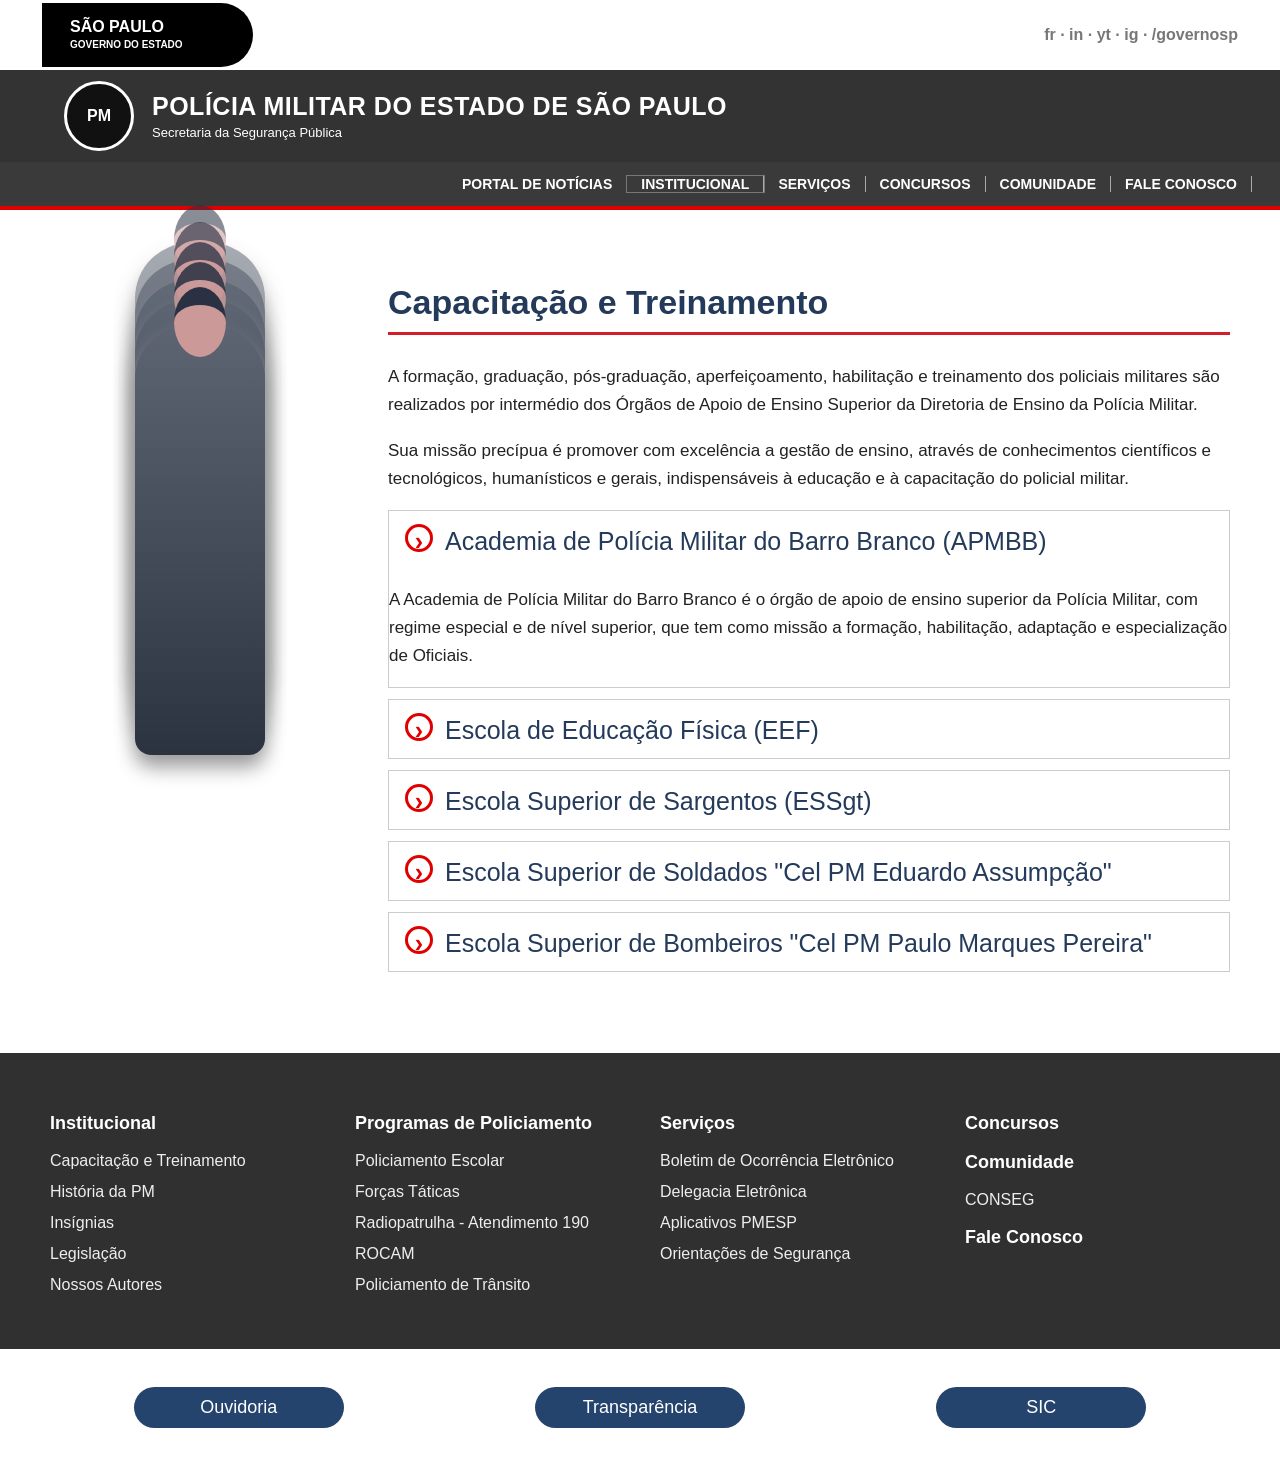
==== capacitacao.html @ a8d13f48 "Add files via upload" ====
<!DOCTYPE html>
<html lang="pt-BR">
<head><meta charset="UTF-8"><meta name="viewport" content="width=device-width, initial-scale=1.0"><title>Capacitação e Treinamento - PMESP</title><link rel="stylesheet" href="style.css"></head>
<body>
<div class="gov-top">
  <div class="gov-logo">SÃO PAULO<br><span>GOVERNO DO ESTADO</span></div>
  <div class="gov-social">fr · in · yt · ig · /governosp</div>
</div>

<header class="site-header">
  <div class="brand-area">
    <div class="crest">PM</div>
    <div>
      <h1>POLÍCIA MILITAR DO ESTADO DE SÃO PAULO</h1>
      <p>Secretaria da Segurança Pública</p>
    </div>
  </div>

  <nav class="main-nav">
    <a href="index.html">PORTAL DE NOTÍCIAS</a>
    <div class="nav-item">
      <a class="active" href="#">INSTITUCIONAL</a>
      <div class="mega-menu">
        <div>
          <a href="capacitacao.html">Capacitação e Treinamento</a>
          <a href="historia.html">História da PM</a>
          <a href="insignias.html">Insígnias</a>
          <a href="#">Legislação</a>
          <a href="#">Nossos Autores</a>
        </div>
        <div>
          <a href="#">Organização</a>
          <a href="#">Planejamento Estratégico</a>
          <a href="#">Vultos Históricos</a>
          <a href="#">Brasão de Armas</a>
          <a href="#">Canção da PM</a>
          <a href="#">Revista A Força Policial</a>
        </div>
        <div>
          <h3>Programas de Policiamento</h3>
          <a href="#">Policiamento Escolar</a>
          <a href="#">Forças Táticas</a>
          <a href="#">Radiopatrulha - Atendimento 190</a>
          <a href="#">ROCAM</a>
          <a href="#">Policiamento de Trânsito</a>
          <a href="#">Policiamento Comunitário</a>
        </div>
      </div>
    </div>
    <a href="#">SERVIÇOS</a>
    <a href="#">CONCURSOS</a>
    <a href="#">COMUNIDADE</a>
    <a href="#">FALE CONOSCO</a>
  </nav>
</header>

<main class="page container"><aside class="side-photo"><div class="troop-illustration"><div class="person front"></div><div class="person p2"></div><div class="person p3"></div><div class="person p4"></div><div class="person p5"></div></div></aside><section class="content"><h2 class="page-title">Capacitação e Treinamento</h2><p>A formação, graduação, pós-graduação, aperfeiçoamento, habilitação e treinamento dos policiais militares são realizados por intermédio dos Órgãos de Apoio de Ensino Superior da Diretoria de Ensino da Polícia Militar.</p><p>Sua missão precípua é promover com excelência a gestão de ensino, através de conhecimentos científicos e tecnológicos, humanísticos e gerais, indispensáveis à educação e à capacitação do policial militar.</p><div class="accordion"><details open><summary>Academia de Polícia Militar do Barro Branco (APMBB)</summary><p>A Academia de Polícia Militar do Barro Branco é o órgão de apoio de ensino superior da Polícia Militar, com regime especial e de nível superior, que tem como missão a formação, habilitação, adaptação e especialização de Oficiais.</p></details><details><summary>Escola de Educação Física (EEF)</summary><p>Responsável pela graduação de Oficiais e Praças da Polícia Militar em Educação Física.</p></details><details><summary>Escola Superior de Sargentos (ESSgt)</summary><p>Destina-se a formar e aperfeiçoar sargentos policiais militares.</p></details><details><summary>Escola Superior de Soldados "Cel PM Eduardo Assumpção"</summary><p>Busca continuamente aperfeiçoar o currículo de formação do Policial Militar.</p></details><details><summary>Escola Superior de Bombeiros "Cel PM Paulo Marques Pereira"</summary><p>Referência nacional na formação e especialização de Oficiais e Praças.</p></details></div></section></main>

<footer class="footer">
  <div class="footer-cols">
    <div>
      <h3>Institucional</h3>
      <a href="capacitacao.html">Capacitação e Treinamento</a>
      <a href="historia.html">História da PM</a>
      <a href="insignias.html">Insígnias</a>
      <a>Legislação</a>
      <a>Nossos Autores</a>
    </div>
    <div>
      <h3>Programas de Policiamento</h3>
      <a>Policiamento Escolar</a>
      <a>Forças Táticas</a>
      <a>Radiopatrulha - Atendimento 190</a>
      <a>ROCAM</a>
      <a>Policiamento de Trânsito</a>
    </div>
    <div>
      <h3>Serviços</h3>
      <a>Boletim de Ocorrência Eletrônico</a>
      <a>Delegacia Eletrônica</a>
      <a>Aplicativos PMESP</a>
      <a>Orientações de Segurança</a>
    </div>
    <div>
      <h3>Concursos</h3>
      <h3>Comunidade</h3>
      <a>CONSEG</a>
      <h3>Fale Conosco</h3>
    </div>
  </div>
  <div class="footer-buttons">
    <button>Ouvidoria</button>
    <button>Transparência</button>
    <button>SIC</button>
  </div>
</footer>
</body></html>
---- style.css ----
*{box-sizing:border-box}body{margin:0;font-family:Arial,Helvetica,sans-serif;color:#222;background:#fff}.container{width:min(1180px,94%);margin:0 auto}.gov-top{height:70px;background:#fff;display:flex;align-items:center;justify-content:space-between;padding:0 42px;color:#555}.gov-logo{background:#000;color:#fff;border-radius:0 35px 35px 0;padding:16px 70px 16px 28px;font-weight:900;line-height:1}.gov-logo span{font-size:10px}.gov-social{font-weight:700;color:#777}.site-header{background:#333;color:#fff;border-bottom:4px solid #e10000}.brand-area{height:92px;display:flex;align-items:center;gap:18px;padding-left:64px}.crest{width:70px;height:70px;border:3px solid #fff;border-radius:50%;display:grid;place-items:center;font-weight:900;background:#111}.brand-area h1{font-size:25px;margin:0;letter-spacing:.02em}.brand-area p{margin:4px 0 0;font-size:13px}.main-nav{height:44px;background:#3a3a3a;display:flex;justify-content:flex-end;align-items:center;padding:0 28px;gap:0}.main-nav>a,.nav-item>a{color:#fff;text-decoration:none;font-weight:900;font-size:14px;padding:0 14px;border-right:1px solid #aaa}.main-nav a:hover,.main-nav .active{outline:1px solid #777}.nav-item{position:relative;height:44px;display:flex;align-items:center}.mega-menu{display:none;position:absolute;right:-250px;top:44px;width:1250px;background:#333;padding:34px 36px;z-index:30;grid-template-columns:1fr 1fr 1fr;gap:60px}.nav-item:hover .mega-menu{display:grid}.mega-menu a,.footer a{display:block;color:#eee;text-decoration:none;margin:0 0 13px;font-size:16px}.mega-menu h3{margin-top:0;color:#fff}.hero-official{height:448px;background:linear-gradient(90deg,#043b66,#0796c5,#043b66);display:flex;align-items:center;justify-content:center;color:#fff;text-align:center;border-bottom:3px solid #e10000}.hero-text h2{font-size:34px;margin:0}.hero-text h3{font-size:46px;margin:8px 0;letter-spacing:.06em}.hero-text p{font-size:20px}.service-strip{display:grid;grid-template-columns:repeat(5,1fr);background:#333;border-bottom:2px solid #222}.service-strip a{color:#fff;text-align:center;font-weight:900;font-size:13px;min-height:112px;display:flex;align-items:center;justify-content:center;border-right:1px solid #777;padding:16px}.section-heading{text-align:center;margin:34px 0 32px;font-size:25px}.section-heading:after{content:"";display:inline-block;width:450px;height:3px;background:#d51d2a;margin-left:22px;vertical-align:middle}.news-grid{display:grid;grid-template-columns:repeat(3,1fr);gap:26px;margin-bottom:70px}.news-grid article{background:#fff;border:1px solid #ddd;padding-bottom:14px}.news-img{height:150px;background:linear-gradient(135deg,#ddd,#aaa)}.news-grid h3,.news-grid p{padding:0 16px}.footer{background:#303030;color:#fff}.footer-cols{width:min(1180px,94%);margin:0 auto;display:grid;grid-template-columns:repeat(4,1fr);gap:40px;padding:42px 0}.footer h3{font-size:18px}.footer-buttons{background:#fff;display:flex;justify-content:space-around;padding:38px}.footer-buttons button{background:#25446d;color:white;border:0;border-radius:22px;width:210px;padding:10px;font-size:18px}.page{display:grid;grid-template-columns:300px 1fr;gap:38px;padding:45px 0 70px}.side-photo{display:flex;justify-content:center}.troop-illustration{height:520px;width:220px;position:relative}.person{position:absolute;left:50%;transform:translateX(-50%);width:130px;height:430px;background:linear-gradient(#5d6573,#2c3340);border-radius:55px 55px 16px 16px;box-shadow:0 12px 20px #999}.person:before{content:"";position:absolute;top:-38px;left:39px;width:52px;height:52px;background:#c99;border-radius:50%;border-top:18px solid #293142}.front{z-index:5;top:70px}.p2{z-index:4;top:45px;opacity:.85}.p3{z-index:3;top:25px;opacity:.75}.p4{z-index:2;top:5px;opacity:.65}.p5{z-index:1;top:-12px;opacity:.55}.page-title{font-size:34px;color:#243a5a;border-bottom:3px solid #d51d2a;padding-bottom:10px}.content p{font-size:17px;line-height:1.65}.accordion details{border:1px solid #ccc;margin:11px 0;background:#fff}.accordion summary{list-style:none;cursor:pointer;padding:13px 16px;font-size:25px;color:#243a5a}.accordion summary:before{content:"›";display:inline-grid;place-items:center;color:#e10000;border:3px solid #e10000;border-radius:50%;width:22px;height:22px;margin-right:12px;font-weight:bold}.history-page{background:linear-gradient(120deg,#f7f7f7,#fff 44%,#e3e3e3);min-height:760px;padding:0 0 45px}.history-wrap{width:min(1260px,94%);margin:0 auto}.history-title{font-size:38px;padding:34px 0 10px;margin:0}.timeline{position:relative;display:flex;align-items:flex-start;justify-content:space-between;margin:0 0 58px;padding:28px 0 0}.timeline:before{content:"";position:absolute;left:0;right:0;top:56px;height:2px;background:#c52411}.dot{position:relative;background:transparent;border:0;cursor:pointer;height:72px;z-index:1}.dot span{position:absolute;top:-18px;left:50%;transform:translateX(-50%);font-weight:900;font-size:16px}.dot:after{content:"";display:block;width:22px;height:22px;background:#bd2808;border-radius:50%;box-shadow:0 0 0 4px #fff;margin-top:18px}.dot.active:after{background:#006a97}.history-card{position:relative;display:grid;grid-template-columns:1fr 480px;gap:54px;align-items:start;min-height:530px;padding:0 80px}.history-text{padding-left:80px}.history-text h3{font-size:42px;color:#006a97;margin:0 0 18px}.history-text p{font-size:18px;line-height:1.45;color:#444;margin:0 0 15px}.history-image{background:#fff;padding:34px;box-shadow:0 7px 18px rgba(0,0,0,.18);min-height:430px}.fake-photo{height:315px;background:#ddd}.photo-1830,.photo-1857,.photo-generic{background:linear-gradient(135deg,#f1f1f1,#999)}.photo-2006{background:linear-gradient(140deg,#6bb7e5,#222 55%,#000)}.photo-2007{background:linear-gradient(135deg,#8b7967,#d6d1c7)}.image-dots{text-align:center;margin-top:24px}.image-dots span{display:inline-block;width:20px;height:20px;background:#c52411;border-radius:50%;margin:0 6px}.image-dots .dark{background:#333}.arrow{position:absolute;top:205px;border:0;background:transparent;color:#c9c9c9;font-size:86px;cursor:pointer}.arrow.left{left:10px}.arrow.right{right:10px}.insignia-carousel-page{min-height:620px;background:#fff;padding:38px 0 70px}.insignia-stage{position:relative;width:min(1180px,94%);margin:0 auto;text-align:center;min-height:520px}.insignia-stage h2{text-align:left;font-size:40px;margin:0 0 34px;color:#000}.insignia-view{display:flex;flex-direction:column;align-items:center;justify-content:center;min-height:360px}.insignia-view img{max-width:360px;max-height:270px;object-fit:contain;margin:10px auto 35px;display:block}.insignia-view h3{font-size:28px;font-weight:400;color:#3d3d3d;margin:0}.insignia-view p{font-size:16px;color:#777;margin:8px 0 0}.insignia-arrow{position:absolute;top:210px;border:0;background:transparent;color:#bfbfbf;font-size:84px;cursor:pointer;display:flex;align-items:center;gap:8px}.insignia-arrow span{font-size:18px;color:#999}.arrow-prev{left:0}.arrow-next{right:0}.insignia-arrow:hover{color:#777}.rank-dots{margin-top:10px}.rank-dot{width:14px;height:14px;background:#c12a0c;border:0;border-radius:50%;margin:0 5px;cursor:pointer}.rank-dot.active{background:#333}@media(max-width:900px){.gov-top{height:auto;padding:10px;display:block}.gov-logo{border-radius:20px;padding:14px}.brand-area{padding:18px;height:auto}.brand-area h1{font-size:18px}.main-nav{height:auto;flex-wrap:wrap;justify-content:flex-start}.nav-item:hover .mega-menu{display:none}.hero-official{height:320px}.service-strip,.news-grid,.footer-cols,.page{grid-template-columns:1fr}.section-heading:after{display:none}.side-photo{display:none}.history-card{grid-template-columns:1fr;padding:0 15px}.history-text{padding-left:0}.timeline{overflow-x:auto;gap:36px;justify-content:flex-start}.dot{min-width:70px}.history-image{padding:18px}.arrow{display:none}.insignia-arrow{position:static;display:inline-flex;font-size:48px;margin:10px}.insignia-stage h2{text-align:center}.insignia-view img{max-width:260px}}
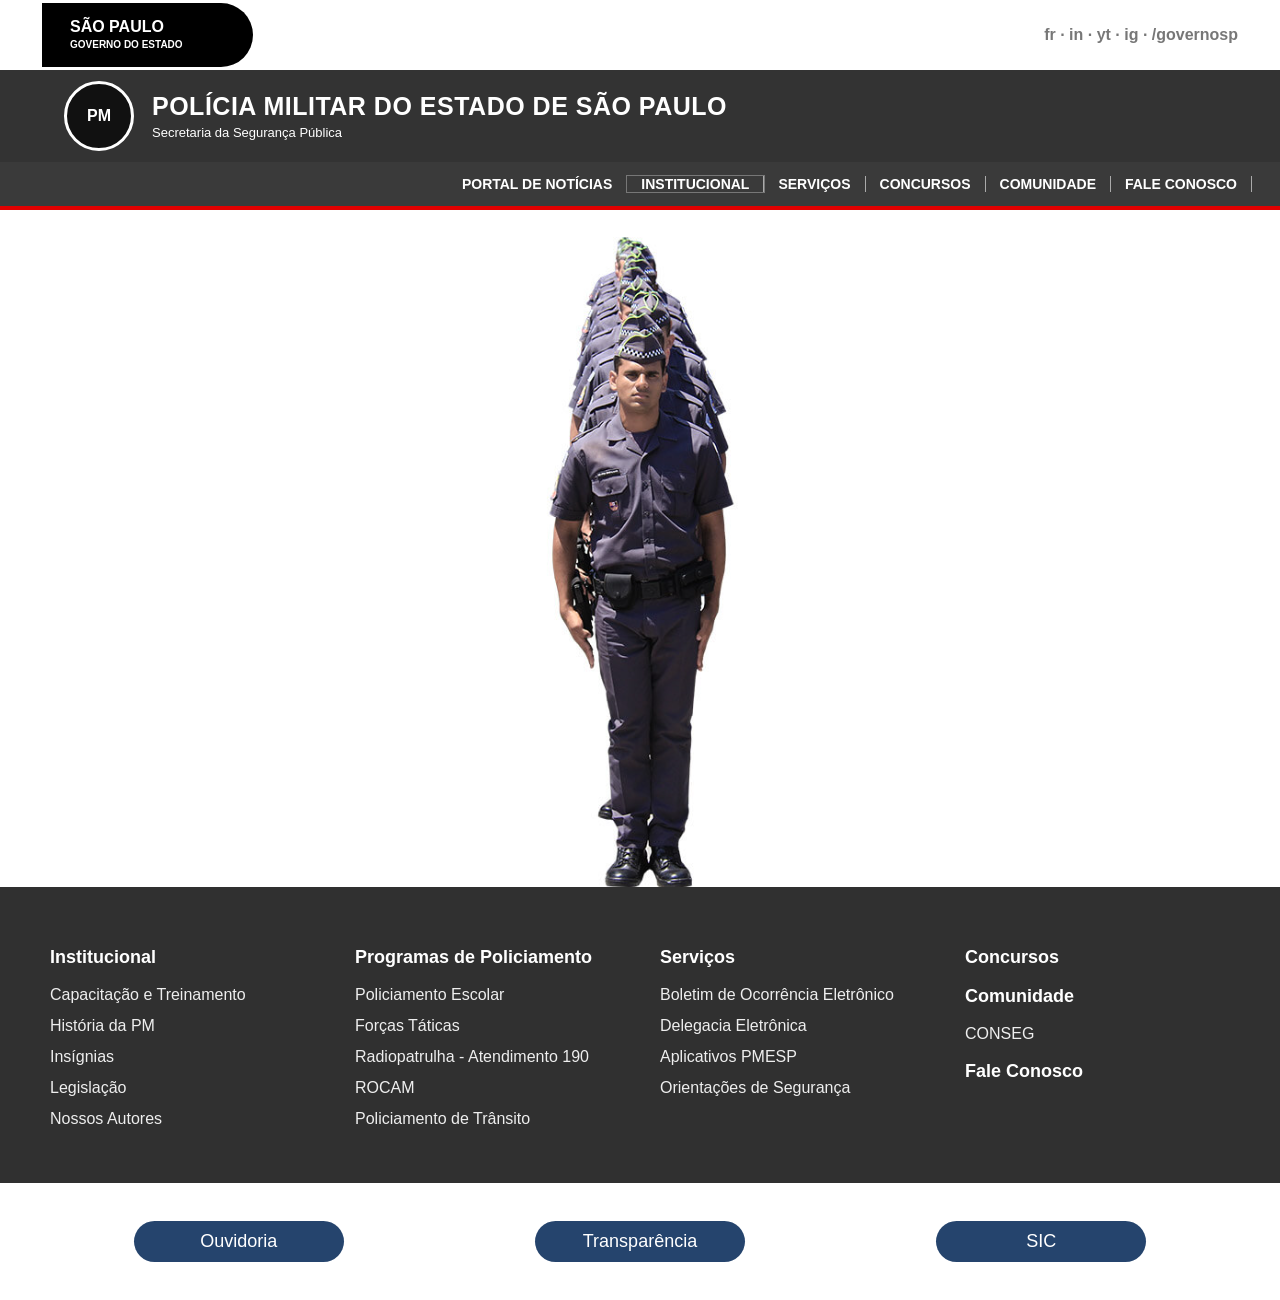
==== commit 1fddbc1f: "Update capacitacao.html" ====
--- a/capacitacao.html
+++ b/capacitacao.html
@@ -54,8 +54,9 @@
   </nav>
 </header>
 
-<main class="page container"><aside class="side-photo"><div class="troop-illustration"><div class="person front"></div><div class="person p2"></div><div class="person p3"></div><div class="person p4"></div><div class="person p5"></div></div></aside><section class="content"><h2 class="page-title">Capacitação e Treinamento</h2><p>A formação, graduação, pós-graduação, aperfeiçoamento, habilitação e treinamento dos policiais militares são realizados por intermédio dos Órgãos de Apoio de Ensino Superior da Diretoria de Ensino da Polícia Militar.</p><p>Sua missão precípua é promover com excelência a gestão de ensino, através de conhecimentos científicos e tecnológicos, humanísticos e gerais, indispensáveis à educação e à capacitação do policial militar.</p><div class="accordion"><details open><summary>Academia de Polícia Militar do Barro Branco (APMBB)</summary><p>A Academia de Polícia Militar do Barro Branco é o órgão de apoio de ensino superior da Polícia Militar, com regime especial e de nível superior, que tem como missão a formação, habilitação, adaptação e especialização de Oficiais.</p></details><details><summary>Escola de Educação Física (EEF)</summary><p>Responsável pela graduação de Oficiais e Praças da Polícia Militar em Educação Física.</p></details><details><summary>Escola Superior de Sargentos (ESSgt)</summary><p>Destina-se a formar e aperfeiçoar sargentos policiais militares.</p></details><details><summary>Escola Superior de Soldados "Cel PM Eduardo Assumpção"</summary><p>Busca continuamente aperfeiçoar o currículo de formação do Policial Militar.</p></details><details><summary>Escola Superior de Bombeiros "Cel PM Paulo Marques Pereira"</summary><p>Referência nacional na formação e especialização de Oficiais e Praças.</p></details></div></section></main>
-
+<aside class="side-photo">
+  <img class="training-photo" src="assets/formatura-pm.png.png" alt="Formação de policiais militares">
+</aside>
 <footer class="footer">
   <div class="footer-cols">
     <div>
@@ -94,4 +95,4 @@
     <button>SIC</button>
   </div>
 </footer>
-</body></html>+</body></html>
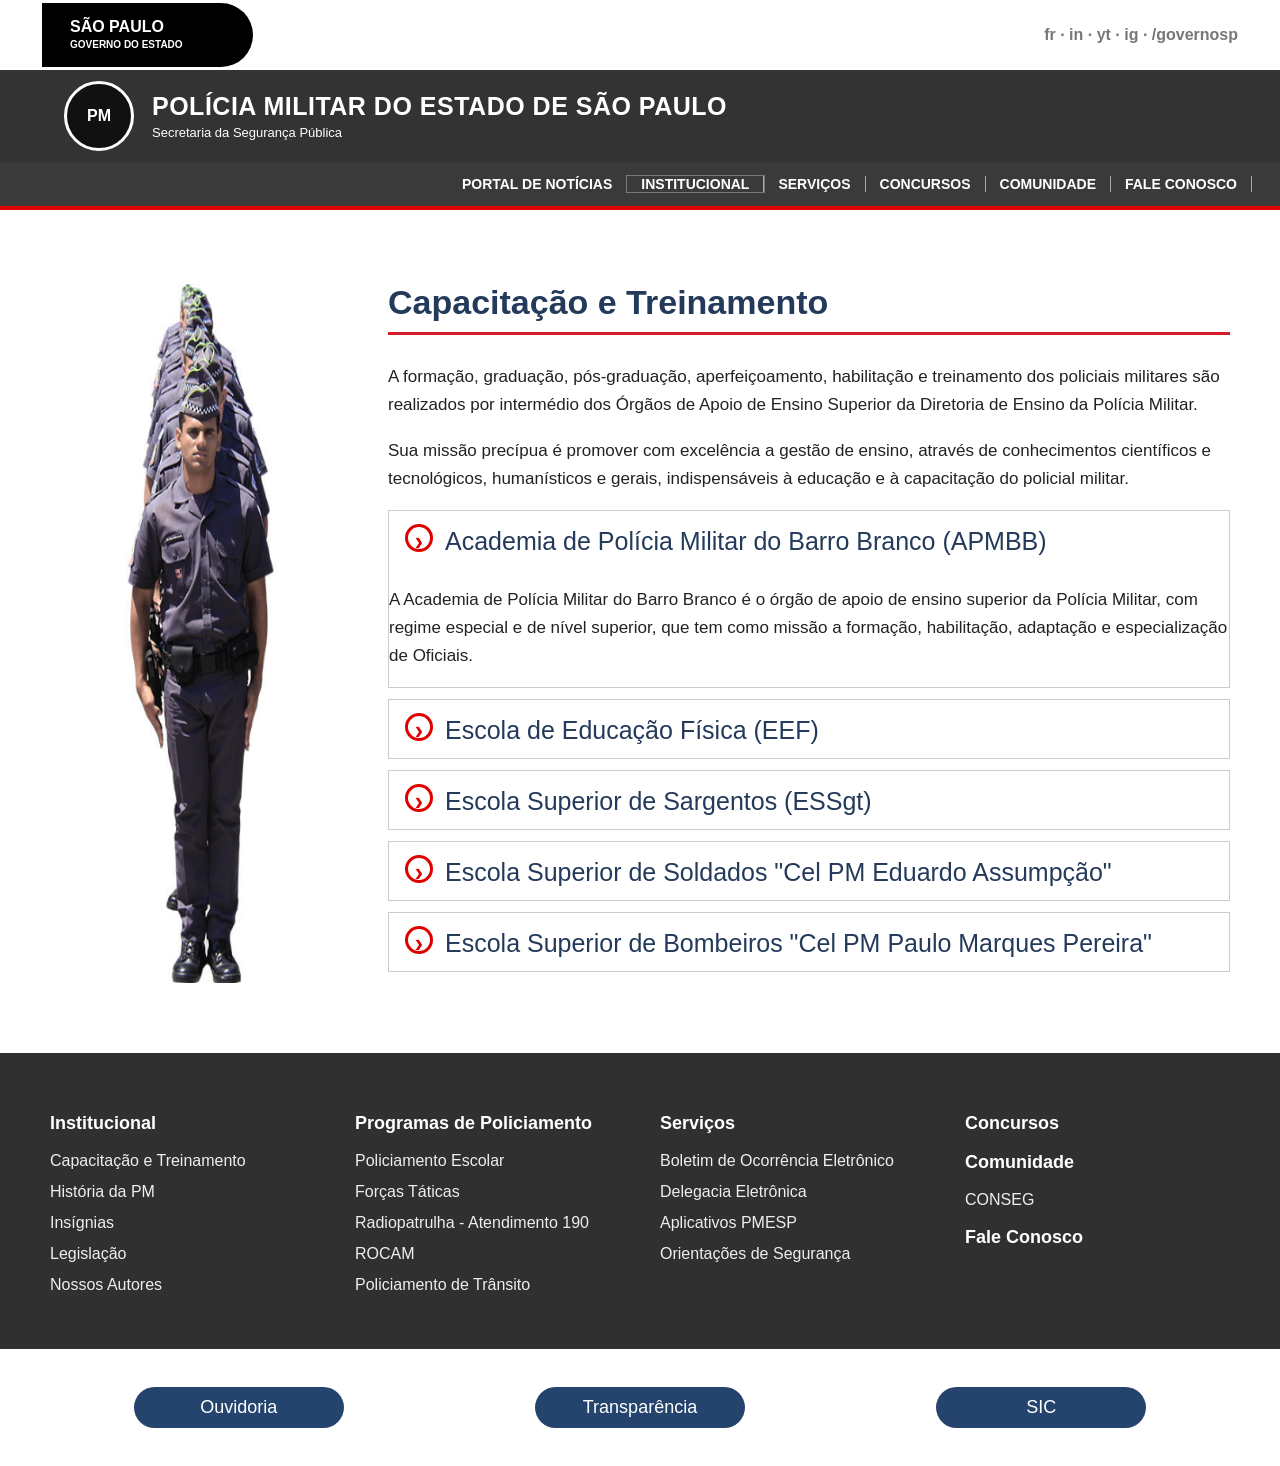
==== commit 711d9fcf: "Add training section with details about police education" ====
--- a/capacitacao.html
+++ b/capacitacao.html
@@ -53,11 +53,46 @@
     <a href="#">FALE CONOSCO</a>
   </nav>
 </header>
-
+<main class="page container">
 <aside class="side-photo">
   <img class="training-photo" src="assets/formatura-pm.png.png" alt="Formação de policiais militares">
 </aside>
-<footer class="footer">
+<section class="content">
+  <h2 class="page-title">Capacitação e Treinamento</h2>
+
+  <p>A formação, graduação, pós-graduação, aperfeiçoamento, habilitação e treinamento dos policiais militares são realizados por intermédio dos Órgãos de Apoio de Ensino Superior da Diretoria de Ensino da Polícia Militar.</p>
+
+  <p>Sua missão precípua é promover com excelência a gestão de ensino, através de conhecimentos científicos e tecnológicos, humanísticos e gerais, indispensáveis à educação e à capacitação do policial militar.</p>
+
+  <div class="accordion">
+    <details open>
+      <summary>Academia de Polícia Militar do Barro Branco (APMBB)</summary>
+      <p>A Academia de Polícia Militar do Barro Branco é o órgão de apoio de ensino superior da Polícia Militar, com regime especial e de nível superior, que tem como missão a formação, habilitação, adaptação e especialização de Oficiais.</p>
+    </details>
+
+    <details>
+      <summary>Escola de Educação Física (EEF)</summary>
+      <p>Responsável pela graduação de Oficiais e Praças da Polícia Militar em Educação Física.</p>
+    </details>
+
+    <details>
+      <summary>Escola Superior de Sargentos (ESSgt)</summary>
+      <p>Destina-se a formar e aperfeiçoar sargentos policiais militares.</p>
+    </details>
+
+    <details>
+      <summary>Escola Superior de Soldados "Cel PM Eduardo Assumpção"</summary>
+      <p>Busca continuamente aperfeiçoar o currículo de formação do Policial Militar.</p>
+    </details>
+
+    <details>
+      <summary>Escola Superior de Bombeiros "Cel PM Paulo Marques Pereira"</summary>
+      <p>Referência nacional na formação e especialização de Oficiais e Praças.</p>
+    </details>
+  </div>
+</section>
+  </main>
+  <footer class="footer">
   <div class="footer-cols">
     <div>
       <h3>Institucional</h3>
--- a/style.css
+++ b/style.css
@@ -1 +1,8 @@
-*{box-sizing:border-box}body{margin:0;font-family:Arial,Helvetica,sans-serif;color:#222;background:#fff}.container{width:min(1180px,94%);margin:0 auto}.gov-top{height:70px;background:#fff;display:flex;align-items:center;justify-content:space-between;padding:0 42px;color:#555}.gov-logo{background:#000;color:#fff;border-radius:0 35px 35px 0;padding:16px 70px 16px 28px;font-weight:900;line-height:1}.gov-logo span{font-size:10px}.gov-social{font-weight:700;color:#777}.site-header{background:#333;color:#fff;border-bottom:4px solid #e10000}.brand-area{height:92px;display:flex;align-items:center;gap:18px;padding-left:64px}.crest{width:70px;height:70px;border:3px solid #fff;border-radius:50%;display:grid;place-items:center;font-weight:900;background:#111}.brand-area h1{font-size:25px;margin:0;letter-spacing:.02em}.brand-area p{margin:4px 0 0;font-size:13px}.main-nav{height:44px;background:#3a3a3a;display:flex;justify-content:flex-end;align-items:center;padding:0 28px;gap:0}.main-nav>a,.nav-item>a{color:#fff;text-decoration:none;font-weight:900;font-size:14px;padding:0 14px;border-right:1px solid #aaa}.main-nav a:hover,.main-nav .active{outline:1px solid #777}.nav-item{position:relative;height:44px;display:flex;align-items:center}.mega-menu{display:none;position:absolute;right:-250px;top:44px;width:1250px;background:#333;padding:34px 36px;z-index:30;grid-template-columns:1fr 1fr 1fr;gap:60px}.nav-item:hover .mega-menu{display:grid}.mega-menu a,.footer a{display:block;color:#eee;text-decoration:none;margin:0 0 13px;font-size:16px}.mega-menu h3{margin-top:0;color:#fff}.hero-official{height:448px;background:linear-gradient(90deg,#043b66,#0796c5,#043b66);display:flex;align-items:center;justify-content:center;color:#fff;text-align:center;border-bottom:3px solid #e10000}.hero-text h2{font-size:34px;margin:0}.hero-text h3{font-size:46px;margin:8px 0;letter-spacing:.06em}.hero-text p{font-size:20px}.service-strip{display:grid;grid-template-columns:repeat(5,1fr);background:#333;border-bottom:2px solid #222}.service-strip a{color:#fff;text-align:center;font-weight:900;font-size:13px;min-height:112px;display:flex;align-items:center;justify-content:center;border-right:1px solid #777;padding:16px}.section-heading{text-align:center;margin:34px 0 32px;font-size:25px}.section-heading:after{content:"";display:inline-block;width:450px;height:3px;background:#d51d2a;margin-left:22px;vertical-align:middle}.news-grid{display:grid;grid-template-columns:repeat(3,1fr);gap:26px;margin-bottom:70px}.news-grid article{background:#fff;border:1px solid #ddd;padding-bottom:14px}.news-img{height:150px;background:linear-gradient(135deg,#ddd,#aaa)}.news-grid h3,.news-grid p{padding:0 16px}.footer{background:#303030;color:#fff}.footer-cols{width:min(1180px,94%);margin:0 auto;display:grid;grid-template-columns:repeat(4,1fr);gap:40px;padding:42px 0}.footer h3{font-size:18px}.footer-buttons{background:#fff;display:flex;justify-content:space-around;padding:38px}.footer-buttons button{background:#25446d;color:white;border:0;border-radius:22px;width:210px;padding:10px;font-size:18px}.page{display:grid;grid-template-columns:300px 1fr;gap:38px;padding:45px 0 70px}.side-photo{display:flex;justify-content:center}.troop-illustration{height:520px;width:220px;position:relative}.person{position:absolute;left:50%;transform:translateX(-50%);width:130px;height:430px;background:linear-gradient(#5d6573,#2c3340);border-radius:55px 55px 16px 16px;box-shadow:0 12px 20px #999}.person:before{content:"";position:absolute;top:-38px;left:39px;width:52px;height:52px;background:#c99;border-radius:50%;border-top:18px solid #293142}.front{z-index:5;top:70px}.p2{z-index:4;top:45px;opacity:.85}.p3{z-index:3;top:25px;opacity:.75}.p4{z-index:2;top:5px;opacity:.65}.p5{z-index:1;top:-12px;opacity:.55}.page-title{font-size:34px;color:#243a5a;border-bottom:3px solid #d51d2a;padding-bottom:10px}.content p{font-size:17px;line-height:1.65}.accordion details{border:1px solid #ccc;margin:11px 0;background:#fff}.accordion summary{list-style:none;cursor:pointer;padding:13px 16px;font-size:25px;color:#243a5a}.accordion summary:before{content:"›";display:inline-grid;place-items:center;color:#e10000;border:3px solid #e10000;border-radius:50%;width:22px;height:22px;margin-right:12px;font-weight:bold}.history-page{background:linear-gradient(120deg,#f7f7f7,#fff 44%,#e3e3e3);min-height:760px;padding:0 0 45px}.history-wrap{width:min(1260px,94%);margin:0 auto}.history-title{font-size:38px;padding:34px 0 10px;margin:0}.timeline{position:relative;display:flex;align-items:flex-start;justify-content:space-between;margin:0 0 58px;padding:28px 0 0}.timeline:before{content:"";position:absolute;left:0;right:0;top:56px;height:2px;background:#c52411}.dot{position:relative;background:transparent;border:0;cursor:pointer;height:72px;z-index:1}.dot span{position:absolute;top:-18px;left:50%;transform:translateX(-50%);font-weight:900;font-size:16px}.dot:after{content:"";display:block;width:22px;height:22px;background:#bd2808;border-radius:50%;box-shadow:0 0 0 4px #fff;margin-top:18px}.dot.active:after{background:#006a97}.history-card{position:relative;display:grid;grid-template-columns:1fr 480px;gap:54px;align-items:start;min-height:530px;padding:0 80px}.history-text{padding-left:80px}.history-text h3{font-size:42px;color:#006a97;margin:0 0 18px}.history-text p{font-size:18px;line-height:1.45;color:#444;margin:0 0 15px}.history-image{background:#fff;padding:34px;box-shadow:0 7px 18px rgba(0,0,0,.18);min-height:430px}.fake-photo{height:315px;background:#ddd}.photo-1830,.photo-1857,.photo-generic{background:linear-gradient(135deg,#f1f1f1,#999)}.photo-2006{background:linear-gradient(140deg,#6bb7e5,#222 55%,#000)}.photo-2007{background:linear-gradient(135deg,#8b7967,#d6d1c7)}.image-dots{text-align:center;margin-top:24px}.image-dots span{display:inline-block;width:20px;height:20px;background:#c52411;border-radius:50%;margin:0 6px}.image-dots .dark{background:#333}.arrow{position:absolute;top:205px;border:0;background:transparent;color:#c9c9c9;font-size:86px;cursor:pointer}.arrow.left{left:10px}.arrow.right{right:10px}.insignia-carousel-page{min-height:620px;background:#fff;padding:38px 0 70px}.insignia-stage{position:relative;width:min(1180px,94%);margin:0 auto;text-align:center;min-height:520px}.insignia-stage h2{text-align:left;font-size:40px;margin:0 0 34px;color:#000}.insignia-view{display:flex;flex-direction:column;align-items:center;justify-content:center;min-height:360px}.insignia-view img{max-width:360px;max-height:270px;object-fit:contain;margin:10px auto 35px;display:block}.insignia-view h3{font-size:28px;font-weight:400;color:#3d3d3d;margin:0}.insignia-view p{font-size:16px;color:#777;margin:8px 0 0}.insignia-arrow{position:absolute;top:210px;border:0;background:transparent;color:#bfbfbf;font-size:84px;cursor:pointer;display:flex;align-items:center;gap:8px}.insignia-arrow span{font-size:18px;color:#999}.arrow-prev{left:0}.arrow-next{right:0}.insignia-arrow:hover{color:#777}.rank-dots{margin-top:10px}.rank-dot{width:14px;height:14px;background:#c12a0c;border:0;border-radius:50%;margin:0 5px;cursor:pointer}.rank-dot.active{background:#333}@media(max-width:900px){.gov-top{height:auto;padding:10px;display:block}.gov-logo{border-radius:20px;padding:14px}.brand-area{padding:18px;height:auto}.brand-area h1{font-size:18px}.main-nav{height:auto;flex-wrap:wrap;justify-content:flex-start}.nav-item:hover .mega-menu{display:none}.hero-official{height:320px}.service-strip,.news-grid,.footer-cols,.page{grid-template-columns:1fr}.section-heading:after{display:none}.side-photo{display:none}.history-card{grid-template-columns:1fr;padding:0 15px}.history-text{padding-left:0}.timeline{overflow-x:auto;gap:36px;justify-content:flex-start}.dot{min-width:70px}.history-image{padding:18px}.arrow{display:none}.insignia-arrow{position:static;display:inline-flex;font-size:48px;margin:10px}.insignia-stage h2{text-align:center}.insignia-view img{max-width:260px}}+*{box-sizing:border-box}body{margin:0;font-family:Arial,Helvetica,sans-serif;color:#222;background:#fff}.container{width:min(1180px,94%);margin:0 auto}.gov-top{height:70px;background:#fff;display:flex;align-items:center;justify-content:space-between;padding:0 42px;color:#555}.gov-logo{background:#000;color:#fff;border-radius:0 35px 35px 0;padding:16px 70px 16px 28px;font-weight:900;line-height:1}.gov-logo span{font-size:10px}.gov-social{font-weight:700;color:#777}.site-header{background:#333;color:#fff;border-bottom:4px solid #e10000}.brand-area{height:92px;display:flex;align-items:center;gap:18px;padding-left:64px}.crest{width:70px;height:70px;border:3px solid #fff;border-radius:50%;display:grid;place-items:center;font-weight:900;background:#111}.brand-area h1{font-size:25px;margin:0;letter-spacing:.02em}.brand-area p{margin:4px 0 0;font-size:13px}.main-nav{height:44px;background:#3a3a3a;display:flex;justify-content:flex-end;align-items:center;padding:0 28px;gap:0}.main-nav>a,.nav-item>a{color:#fff;text-decoration:none;font-weight:900;font-size:14px;padding:0 14px;border-right:1px solid #aaa}.main-nav a:hover,.main-nav .active{outline:1px solid #777}.nav-item{position:relative;height:44px;display:flex;align-items:center}.mega-menu{display:none;position:absolute;right:-250px;top:44px;width:1250px;background:#333;padding:34px 36px;z-index:30;grid-template-columns:1fr 1fr 1fr;gap:60px}.nav-item:hover .mega-menu{display:grid}.mega-menu a,.footer a{display:block;color:#eee;text-decoration:none;margin:0 0 13px;font-size:16px}.mega-menu h3{margin-top:0;color:#fff}.hero-official{height:448px;background:linear-gradient(90deg,#043b66,#0796c5,#043b66);display:flex;align-items:center;justify-content:center;color:#fff;text-align:center;border-bottom:3px solid #e10000}.hero-text h2{font-size:34px;margin:0}.hero-text h3{font-size:46px;margin:8px 0;letter-spacing:.06em}.hero-text p{font-size:20px}.service-strip{display:grid;grid-template-columns:repeat(5,1fr);background:#333;border-bottom:2px solid #222}.service-strip a{color:#fff;text-align:center;font-weight:900;font-size:13px;min-height:112px;display:flex;align-items:center;justify-content:center;border-right:1px solid #777;padding:16px}.section-heading{text-align:center;margin:34px 0 32px;font-size:25px}.section-heading:after{content:"";display:inline-block;width:450px;height:3px;background:#d51d2a;margin-left:22px;vertical-align:middle}.news-grid{display:grid;grid-template-columns:repeat(3,1fr);gap:26px;margin-bottom:70px}.news-grid article{background:#fff;border:1px solid #ddd;padding-bottom:14px}.news-img{height:150px;background:linear-gradient(135deg,#ddd,#aaa)}.news-grid h3,.news-grid p{padding:0 16px}.footer{background:#303030;color:#fff}.footer-cols{width:min(1180px,94%);margin:0 auto;display:grid;grid-template-columns:repeat(4,1fr);gap:40px;padding:42px 0}.footer h3{font-size:18px}.footer-buttons{background:#fff;display:flex;justify-content:space-around;padding:38px}.footer-buttons button{background:#25446d;color:white;border:0;border-radius:22px;width:210px;padding:10px;font-size:18px}.page{display:grid;grid-template-columns:300px 1fr;gap:38px;padding:45px 0 70px}.side-photo{display:flex;justify-content:center}.troop-illustration{height:520px;width:220px;position:relative}.person{position:absolute;left:50%;transform:translateX(-50%);width:130px;height:430px;background:linear-gradient(#5d6573,#2c3340);border-radius:55px 55px 16px 16px;box-shadow:0 12px 20px #999}.person:before{content:"";position:absolute;top:-38px;left:39px;width:52px;height:52px;background:#c99;border-radius:50%;border-top:18px solid #293142}.front{z-index:5;top:70px}.p2{z-index:4;top:45px;opacity:.85}.p3{z-index:3;top:25px;opacity:.75}.p4{z-index:2;top:5px;opacity:.65}.p5{z-index:1;top:-12px;opacity:.55}.page-title{font-size:34px;color:#243a5a;border-bottom:3px solid #d51d2a;padding-bottom:10px}.content p{font-size:17px;line-height:1.65}.accordion details{border:1px solid #ccc;margin:11px 0;background:#fff}.accordion summary{list-style:none;cursor:pointer;padding:13px 16px;font-size:25px;color:#243a5a}.accordion summary:before{content:"›";display:inline-grid;place-items:center;color:#e10000;border:3px solid #e10000;border-radius:50%;width:22px;height:22px;margin-right:12px;font-weight:bold}.history-page{background:linear-gradient(120deg,#f7f7f7,#fff 44%,#e3e3e3);min-height:760px;padding:0 0 45px}.history-wrap{width:min(1260px,94%);margin:0 auto}.history-title{font-size:38px;padding:34px 0 10px;margin:0}.timeline{position:relative;display:flex;align-items:flex-start;justify-content:space-between;margin:0 0 58px;padding:28px 0 0}.timeline:before{content:"";position:absolute;left:0;right:0;top:56px;height:2px;background:#c52411}.dot{position:relative;background:transparent;border:0;cursor:pointer;height:72px;z-index:1}.dot span{position:absolute;top:-18px;left:50%;transform:translateX(-50%);font-weight:900;font-size:16px}.dot:after{content:"";display:block;width:22px;height:22px;background:#bd2808;border-radius:50%;box-shadow:0 0 0 4px #fff;margin-top:18px}.dot.active:after{background:#006a97}.history-card{position:relative;display:grid;grid-template-columns:1fr 480px;gap:54px;align-items:start;min-height:530px;padding:0 80px}.history-text{padding-left:80px}.history-text h3{font-size:42px;color:#006a97;margin:0 0 18px}.history-text p{font-size:18px;line-height:1.45;color:#444;margin:0 0 15px}.history-image{background:#fff;padding:34px;box-shadow:0 7px 18px rgba(0,0,0,.18);min-height:430px}.fake-photo{height:315px;background:#ddd}.photo-1830,.photo-1857,.photo-generic{background:linear-gradient(135deg,#f1f1f1,#999)}.photo-2006{background:linear-gradient(140deg,#6bb7e5,#222 55%,#000)}.photo-2007{background:linear-gradient(135deg,#8b7967,#d6d1c7)}.image-dots{text-align:center;margin-top:24px}.image-dots span{display:inline-block;width:20px;height:20px;background:#c52411;border-radius:50%;margin:0 6px}.image-dots .dark{background:#333}.arrow{position:absolute;top:205px;border:0;background:transparent;color:#c9c9c9;font-size:86px;cursor:pointer}.arrow.left{left:10px}.arrow.right{right:10px}.insignia-carousel-page{min-height:620px;background:#fff;padding:38px 0 70px}.insignia-stage{position:relative;width:min(1180px,94%);margin:0 auto;text-align:center;min-height:520px}.insignia-stage h2{text-align:left;font-size:40px;margin:0 0 34px;color:#000}.insignia-view{display:flex;flex-direction:column;align-items:center;justify-content:center;min-height:360px}.insignia-view img{max-width:360px;max-height:270px;object-fit:contain;margin:10px auto 35px;display:block}.insignia-view h3{font-size:28px;font-weight:400;color:#3d3d3d;margin:0}.insignia-view p{font-size:16px;color:#777;margin:8px 0 0}.insignia-arrow{position:absolute;top:210px;border:0;background:transparent;color:#bfbfbf;font-size:84px;cursor:pointer;display:flex;align-items:center;gap:8px}.insignia-arrow span{font-size:18px;color:#999}.arrow-prev{left:0}.arrow-next{right:0}.insignia-arrow:hover{color:#777}.rank-dots{margin-top:10px}.rank-dot{width:14px;height:14px;background:#c12a0c;border:0;border-radius:50%;margin:0 5px;cursor:pointer}.rank-dot.active{background:#333}@media(max-width:900px){.gov-top{height:auto;padding:10px;display:block}.gov-logo{border-radius:20px;padding:14px}.brand-area{padding:18px;height:auto}.brand-area h1{font-size:18px}.main-nav{height:auto;flex-wrap:wrap;justify-content:flex-start}.nav-item:hover .mega-menu{display:none}.hero-official{height:320px}.service-strip,.news-grid,.footer-cols,.page{grid-template-columns:1fr}.section-heading:after{display:none}.side-photo{display:none}.history-card{grid-template-columns:1fr;padding:0 15px}.history-text{padding-left:0}.timeline{overflow-x:auto;gap:36px;justify-content:flex-start}.dot{min-width:70px}.history-image{padding:18px}.arrow{display:none}.insignia-arrow{position:static;display:inline-flex;font-size:48px;margin:10px}.insignia-stage h2{text-align:center}.insignia-view img{max-width:260px}}
+.training-photo {
+    max-width: 330px;
+    width: 100%;
+    height: auto;
+    display: block;
+    margin: 0 auto;
+}
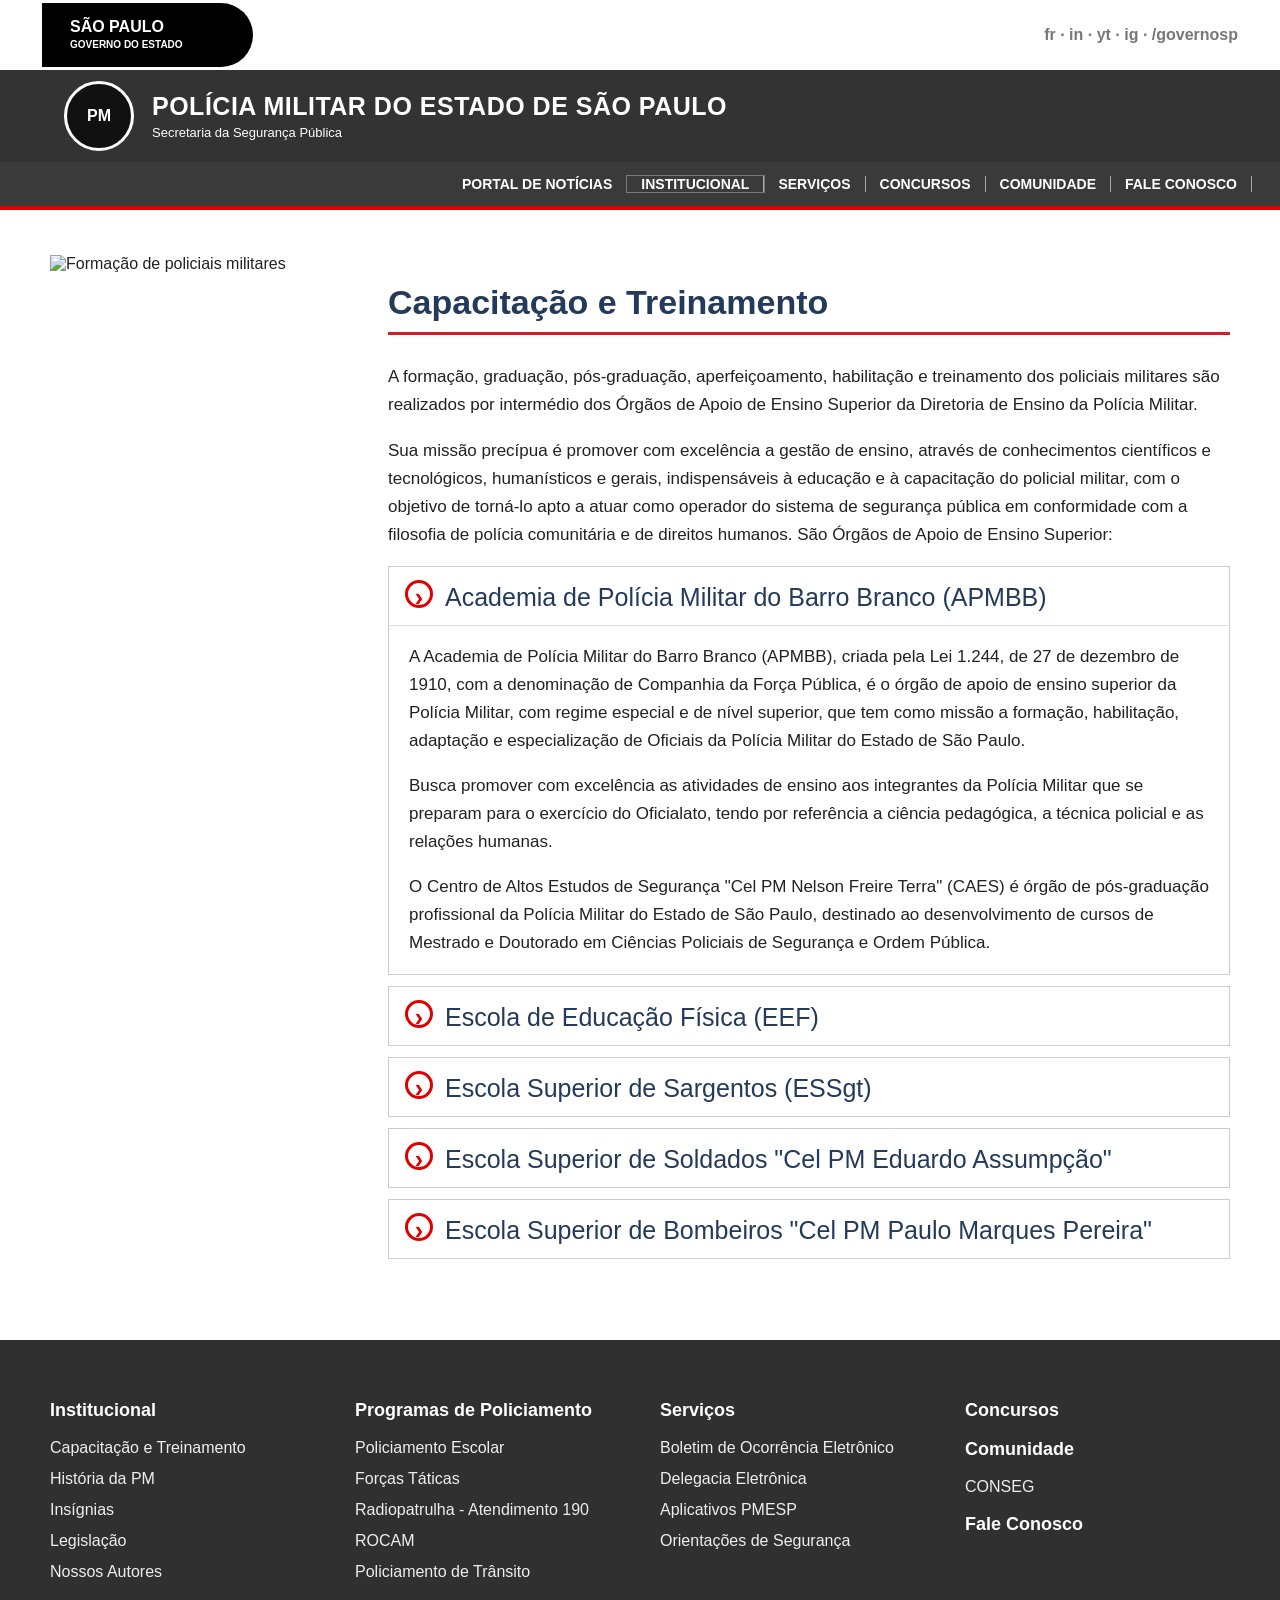
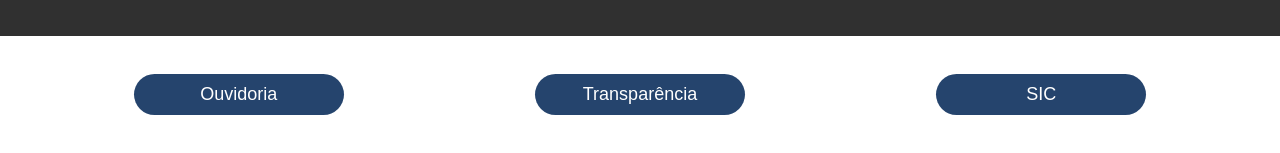
==== commit 0756dbad: "Add files via upload" ====
--- a/capacitacao.html
+++ b/capacitacao.html
@@ -1,7 +1,13 @@
 <!DOCTYPE html>
 <html lang="pt-BR">
-<head><meta charset="UTF-8"><meta name="viewport" content="width=device-width, initial-scale=1.0"><title>Capacitação e Treinamento - PMESP</title><link rel="stylesheet" href="style.css"></head>
+<head>
+  <meta charset="UTF-8">
+  <meta name="viewport" content="width=device-width, initial-scale=1.0">
+  <title>Capacitação e Treinamento - PMESP</title>
+  <link rel="stylesheet" href="style.css">
+</head>
 <body>
+
 <div class="gov-top">
   <div class="gov-logo">SÃO PAULO<br><span>GOVERNO DO ESTADO</span></div>
   <div class="gov-social">fr · in · yt · ig · /governosp</div>
@@ -53,46 +59,74 @@
     <a href="#">FALE CONOSCO</a>
   </nav>
 </header>
+
+
 <main class="page container">
-<aside class="side-photo">
-  <img class="training-photo" src="assets/formatura-pm.png.png" alt="Formação de policiais militares">
-</aside>
-<section class="content">
-  <h2 class="page-title">Capacitação e Treinamento</h2>
+  <aside class="side-photo">
+    <img class="training-photo" src="assets/formatura-pm.png" alt="Formação de policiais militares">
+  </aside>
 
-  <p>A formação, graduação, pós-graduação, aperfeiçoamento, habilitação e treinamento dos policiais militares são realizados por intermédio dos Órgãos de Apoio de Ensino Superior da Diretoria de Ensino da Polícia Militar.</p>
+  <section class="content">
+    <h2 class="page-title">Capacitação e Treinamento</h2>
 
-  <p>Sua missão precípua é promover com excelência a gestão de ensino, através de conhecimentos científicos e tecnológicos, humanísticos e gerais, indispensáveis à educação e à capacitação do policial militar.</p>
+    <p>A formação, graduação, pós-graduação, aperfeiçoamento, habilitação e treinamento dos policiais militares são realizados por intermédio dos Órgãos de Apoio de Ensino Superior da Diretoria de Ensino da Polícia Militar.</p>
 
-  <div class="accordion">
-    <details open>
-      <summary>Academia de Polícia Militar do Barro Branco (APMBB)</summary>
-      <p>A Academia de Polícia Militar do Barro Branco é o órgão de apoio de ensino superior da Polícia Militar, com regime especial e de nível superior, que tem como missão a formação, habilitação, adaptação e especialização de Oficiais.</p>
-    </details>
+    <p>Sua missão precípua é promover com excelência a gestão de ensino, através de conhecimentos científicos e tecnológicos, humanísticos e gerais, indispensáveis à educação e à capacitação do policial militar, com o objetivo de torná-lo apto a atuar como operador do sistema de segurança pública em conformidade com a filosofia de polícia comunitária e de direitos humanos. São Órgãos de Apoio de Ensino Superior:</p>
 
-    <details>
-      <summary>Escola de Educação Física (EEF)</summary>
-      <p>Responsável pela graduação de Oficiais e Praças da Polícia Militar em Educação Física.</p>
-    </details>
+    <div class="accordion">
+      <details open>
+        <summary>Academia de Polícia Militar do Barro Branco (APMBB)</summary>
+        <p>A Academia de Polícia Militar do Barro Branco (APMBB), criada pela Lei 1.244, de 27 de dezembro de 1910, com a denominação de Companhia da Força Pública, é o órgão de apoio de ensino superior da Polícia Militar, com regime especial e de nível superior, que tem como missão a formação, habilitação, adaptação e especialização de Oficiais da Polícia Militar do Estado de São Paulo.</p>
+        <p>Busca promover com excelência as atividades de ensino aos integrantes da Polícia Militar que se preparam para o exercício do Oficialato, tendo por referência a ciência pedagógica, a técnica policial e as relações humanas.</p>
+        <p>O Centro de Altos Estudos de Segurança "Cel PM Nelson Freire Terra" (CAES) é órgão de pós-graduação profissional da Polícia Militar do Estado de São Paulo, destinado ao desenvolvimento de cursos de Mestrado e Doutorado em Ciências Policiais de Segurança e Ordem Pública.</p>
+      </details>
 
-    <details>
-      <summary>Escola Superior de Sargentos (ESSgt)</summary>
-      <p>Destina-se a formar e aperfeiçoar sargentos policiais militares.</p>
-    </details>
+      <details>
+        <summary>Escola de Educação Física (EEF)</summary>
+        <p>Responsável pela Graduação de Oficiais e Praças da Polícia Militar em Educação Física, também realiza especializações voltadas ao aprimoramento das doutrinas de policiamento e segurança pública.</p>
+        <p>Promove atendimento fisioterápico e presta serviço ambulatorial nas especialidades ortopédica, traumatológica e desportiva, voltada aos policiais militares e seus dependentes.</p>
+        <h4>Documentação necessária</h4>
+        <ul>
+          <li>Xerox funcional</li>
+          <li>2 fotos 3x4</li>
+          <li>Inspeção anual de saúde</li>
+          <li>Preenchimento de ficha com informações</li>
+        </ul>
+      </details>
 
-    <details>
-      <summary>Escola Superior de Soldados "Cel PM Eduardo Assumpção"</summary>
-      <p>Busca continuamente aperfeiçoar o currículo de formação do Policial Militar.</p>
-    </details>
+      <details>
+        <summary>Escola Superior de Sargentos (ESSgt)</summary>
+        <p>Tem sua origem num dos mais tradicionais Batalhões de Polícia Militar do Estado de São Paulo, o 2º Batalhão. Destina-se a formar e aperfeiçoar sargentos policiais militares, pautada na ciência pedagógica, técnica policial, respeito ao meio ambiente e relações humanas.</p>
+        <p>Oferece cursos como o Curso de Formação de Sargentos (CFS), o Curso de Aperfeiçoamento de Sargentos (CAS) e cursos ou estágios de especialização de praças.</p>
+      </details>
 
-    <details>
-      <summary>Escola Superior de Bombeiros "Cel PM Paulo Marques Pereira"</summary>
-      <p>Referência nacional na formação e especialização de Oficiais e Praças.</p>
-    </details>
-  </div>
-</section>
-  </main>
-  <footer class="footer">
+      <details>
+        <summary>Escola Superior de Soldados "Cel PM Eduardo Assumpção"</summary>
+        <p>A Escola Superior de Soldados busca continuadamente aperfeiçoar o currículo de formação do Policial Militar, tendo, a partir de 1995, recepcionado e implementado a ideia do Policial Comunitário como nova filosofia educacional.</p>
+        <p>Além da atividade precípua de formar o Soldado PM de 2ª Classe masculino e feminino, realiza também atividades de capacitação voltadas aos Oficiais e Praças da Instituição.</p>
+      </details>
+
+      <details>
+        <summary>Escola Superior de Bombeiros "Cel PM Paulo Marques Pereira"</summary>
+        <p>A Escola Superior de Bombeiros é tradicional órgão de ensino, localizado em Franco da Rocha, próximo à cidade de São Paulo, tornando-se referência nacional na formação e especialização de Oficiais e Praças.</p>
+        <ul>
+          <li>Curso de Bombeiros para Oficiais</li>
+          <li>Curso de Bombeiros para Sargentos</li>
+          <li>Curso de Formação de Soldados</li>
+          <li>Curso de Mergulho Autônomo</li>
+          <li>Curso de Salvamento em Altura</li>
+          <li>Curso de Salvamento Terrestre</li>
+          <li>Curso de Resgate e Emergências Médicas</li>
+          <li>Curso de Guarda Vidas</li>
+          <li>Curso de Produtos Perigosos</li>
+        </ul>
+      </details>
+    </div>
+  </section>
+</main>
+
+
+<footer class="footer">
   <div class="footer-cols">
     <div>
       <h3>Institucional</h3>
@@ -130,4 +164,6 @@
     <button>SIC</button>
   </div>
 </footer>
-</body></html>
+
+</body>
+</html>
--- a/style.css
+++ b/style.css
@@ -1,8 +1 @@
-*{box-sizing:border-box}body{margin:0;font-family:Arial,Helvetica,sans-serif;color:#222;background:#fff}.container{width:min(1180px,94%);margin:0 auto}.gov-top{height:70px;background:#fff;display:flex;align-items:center;justify-content:space-between;padding:0 42px;color:#555}.gov-logo{background:#000;color:#fff;border-radius:0 35px 35px 0;padding:16px 70px 16px 28px;font-weight:900;line-height:1}.gov-logo span{font-size:10px}.gov-social{font-weight:700;color:#777}.site-header{background:#333;color:#fff;border-bottom:4px solid #e10000}.brand-area{height:92px;display:flex;align-items:center;gap:18px;padding-left:64px}.crest{width:70px;height:70px;border:3px solid #fff;border-radius:50%;display:grid;place-items:center;font-weight:900;background:#111}.brand-area h1{font-size:25px;margin:0;letter-spacing:.02em}.brand-area p{margin:4px 0 0;font-size:13px}.main-nav{height:44px;background:#3a3a3a;display:flex;justify-content:flex-end;align-items:center;padding:0 28px;gap:0}.main-nav>a,.nav-item>a{color:#fff;text-decoration:none;font-weight:900;font-size:14px;padding:0 14px;border-right:1px solid #aaa}.main-nav a:hover,.main-nav .active{outline:1px solid #777}.nav-item{position:relative;height:44px;display:flex;align-items:center}.mega-menu{display:none;position:absolute;right:-250px;top:44px;width:1250px;background:#333;padding:34px 36px;z-index:30;grid-template-columns:1fr 1fr 1fr;gap:60px}.nav-item:hover .mega-menu{display:grid}.mega-menu a,.footer a{display:block;color:#eee;text-decoration:none;margin:0 0 13px;font-size:16px}.mega-menu h3{margin-top:0;color:#fff}.hero-official{height:448px;background:linear-gradient(90deg,#043b66,#0796c5,#043b66);display:flex;align-items:center;justify-content:center;color:#fff;text-align:center;border-bottom:3px solid #e10000}.hero-text h2{font-size:34px;margin:0}.hero-text h3{font-size:46px;margin:8px 0;letter-spacing:.06em}.hero-text p{font-size:20px}.service-strip{display:grid;grid-template-columns:repeat(5,1fr);background:#333;border-bottom:2px solid #222}.service-strip a{color:#fff;text-align:center;font-weight:900;font-size:13px;min-height:112px;display:flex;align-items:center;justify-content:center;border-right:1px solid #777;padding:16px}.section-heading{text-align:center;margin:34px 0 32px;font-size:25px}.section-heading:after{content:"";display:inline-block;width:450px;height:3px;background:#d51d2a;margin-left:22px;vertical-align:middle}.news-grid{display:grid;grid-template-columns:repeat(3,1fr);gap:26px;margin-bottom:70px}.news-grid article{background:#fff;border:1px solid #ddd;padding-bottom:14px}.news-img{height:150px;background:linear-gradient(135deg,#ddd,#aaa)}.news-grid h3,.news-grid p{padding:0 16px}.footer{background:#303030;color:#fff}.footer-cols{width:min(1180px,94%);margin:0 auto;display:grid;grid-template-columns:repeat(4,1fr);gap:40px;padding:42px 0}.footer h3{font-size:18px}.footer-buttons{background:#fff;display:flex;justify-content:space-around;padding:38px}.footer-buttons button{background:#25446d;color:white;border:0;border-radius:22px;width:210px;padding:10px;font-size:18px}.page{display:grid;grid-template-columns:300px 1fr;gap:38px;padding:45px 0 70px}.side-photo{display:flex;justify-content:center}.troop-illustration{height:520px;width:220px;position:relative}.person{position:absolute;left:50%;transform:translateX(-50%);width:130px;height:430px;background:linear-gradient(#5d6573,#2c3340);border-radius:55px 55px 16px 16px;box-shadow:0 12px 20px #999}.person:before{content:"";position:absolute;top:-38px;left:39px;width:52px;height:52px;background:#c99;border-radius:50%;border-top:18px solid #293142}.front{z-index:5;top:70px}.p2{z-index:4;top:45px;opacity:.85}.p3{z-index:3;top:25px;opacity:.75}.p4{z-index:2;top:5px;opacity:.65}.p5{z-index:1;top:-12px;opacity:.55}.page-title{font-size:34px;color:#243a5a;border-bottom:3px solid #d51d2a;padding-bottom:10px}.content p{font-size:17px;line-height:1.65}.accordion details{border:1px solid #ccc;margin:11px 0;background:#fff}.accordion summary{list-style:none;cursor:pointer;padding:13px 16px;font-size:25px;color:#243a5a}.accordion summary:before{content:"›";display:inline-grid;place-items:center;color:#e10000;border:3px solid #e10000;border-radius:50%;width:22px;height:22px;margin-right:12px;font-weight:bold}.history-page{background:linear-gradient(120deg,#f7f7f7,#fff 44%,#e3e3e3);min-height:760px;padding:0 0 45px}.history-wrap{width:min(1260px,94%);margin:0 auto}.history-title{font-size:38px;padding:34px 0 10px;margin:0}.timeline{position:relative;display:flex;align-items:flex-start;justify-content:space-between;margin:0 0 58px;padding:28px 0 0}.timeline:before{content:"";position:absolute;left:0;right:0;top:56px;height:2px;background:#c52411}.dot{position:relative;background:transparent;border:0;cursor:pointer;height:72px;z-index:1}.dot span{position:absolute;top:-18px;left:50%;transform:translateX(-50%);font-weight:900;font-size:16px}.dot:after{content:"";display:block;width:22px;height:22px;background:#bd2808;border-radius:50%;box-shadow:0 0 0 4px #fff;margin-top:18px}.dot.active:after{background:#006a97}.history-card{position:relative;display:grid;grid-template-columns:1fr 480px;gap:54px;align-items:start;min-height:530px;padding:0 80px}.history-text{padding-left:80px}.history-text h3{font-size:42px;color:#006a97;margin:0 0 18px}.history-text p{font-size:18px;line-height:1.45;color:#444;margin:0 0 15px}.history-image{background:#fff;padding:34px;box-shadow:0 7px 18px rgba(0,0,0,.18);min-height:430px}.fake-photo{height:315px;background:#ddd}.photo-1830,.photo-1857,.photo-generic{background:linear-gradient(135deg,#f1f1f1,#999)}.photo-2006{background:linear-gradient(140deg,#6bb7e5,#222 55%,#000)}.photo-2007{background:linear-gradient(135deg,#8b7967,#d6d1c7)}.image-dots{text-align:center;margin-top:24px}.image-dots span{display:inline-block;width:20px;height:20px;background:#c52411;border-radius:50%;margin:0 6px}.image-dots .dark{background:#333}.arrow{position:absolute;top:205px;border:0;background:transparent;color:#c9c9c9;font-size:86px;cursor:pointer}.arrow.left{left:10px}.arrow.right{right:10px}.insignia-carousel-page{min-height:620px;background:#fff;padding:38px 0 70px}.insignia-stage{position:relative;width:min(1180px,94%);margin:0 auto;text-align:center;min-height:520px}.insignia-stage h2{text-align:left;font-size:40px;margin:0 0 34px;color:#000}.insignia-view{display:flex;flex-direction:column;align-items:center;justify-content:center;min-height:360px}.insignia-view img{max-width:360px;max-height:270px;object-fit:contain;margin:10px auto 35px;display:block}.insignia-view h3{font-size:28px;font-weight:400;color:#3d3d3d;margin:0}.insignia-view p{font-size:16px;color:#777;margin:8px 0 0}.insignia-arrow{position:absolute;top:210px;border:0;background:transparent;color:#bfbfbf;font-size:84px;cursor:pointer;display:flex;align-items:center;gap:8px}.insignia-arrow span{font-size:18px;color:#999}.arrow-prev{left:0}.arrow-next{right:0}.insignia-arrow:hover{color:#777}.rank-dots{margin-top:10px}.rank-dot{width:14px;height:14px;background:#c12a0c;border:0;border-radius:50%;margin:0 5px;cursor:pointer}.rank-dot.active{background:#333}@media(max-width:900px){.gov-top{height:auto;padding:10px;display:block}.gov-logo{border-radius:20px;padding:14px}.brand-area{padding:18px;height:auto}.brand-area h1{font-size:18px}.main-nav{height:auto;flex-wrap:wrap;justify-content:flex-start}.nav-item:hover .mega-menu{display:none}.hero-official{height:320px}.service-strip,.news-grid,.footer-cols,.page{grid-template-columns:1fr}.section-heading:after{display:none}.side-photo{display:none}.history-card{grid-template-columns:1fr;padding:0 15px}.history-text{padding-left:0}.timeline{overflow-x:auto;gap:36px;justify-content:flex-start}.dot{min-width:70px}.history-image{padding:18px}.arrow{display:none}.insignia-arrow{position:static;display:inline-flex;font-size:48px;margin:10px}.insignia-stage h2{text-align:center}.insignia-view img{max-width:260px}}
-.training-photo {
-    max-width: 330px;
-    width: 100%;
-    height: auto;
-    display: block;
-    margin: 0 auto;
-}
+*{box-sizing:border-box}body{margin:0;font-family:Arial,Helvetica,sans-serif;color:#222;background:#fff}.container{width:min(1180px,94%);margin:0 auto}.gov-top{height:70px;background:#fff;display:flex;align-items:center;justify-content:space-between;padding:0 42px;color:#555}.gov-logo{background:#000;color:#fff;border-radius:0 35px 35px 0;padding:16px 70px 16px 28px;font-weight:900;line-height:1}.gov-logo span{font-size:10px}.gov-social{font-weight:700;color:#777}.site-header{background:#333;color:#fff;border-bottom:4px solid #e10000}.brand-area{height:92px;display:flex;align-items:center;gap:18px;padding-left:64px}.crest{width:70px;height:70px;border:3px solid #fff;border-radius:50%;display:grid;place-items:center;font-weight:900;background:#111}.brand-area h1{font-size:25px;margin:0;letter-spacing:.02em}.brand-area p{margin:4px 0 0;font-size:13px}.main-nav{height:44px;background:#3a3a3a;display:flex;justify-content:flex-end;align-items:center;padding:0 28px;gap:0}.main-nav>a,.nav-item>a{color:#fff;text-decoration:none;font-weight:900;font-size:14px;padding:0 14px;border-right:1px solid #aaa}.main-nav a:hover,.main-nav .active{outline:1px solid #777}.nav-item{position:relative;height:44px;display:flex;align-items:center}.mega-menu{display:none;position:absolute;right:-250px;top:44px;width:1250px;background:#333;padding:34px 36px;z-index:30;grid-template-columns:1fr 1fr 1fr;gap:60px}.nav-item:hover .mega-menu{display:grid}.mega-menu a,.footer a{display:block;color:#eee;text-decoration:none;margin:0 0 13px;font-size:16px}.mega-menu h3{margin-top:0;color:#fff}.hero-official{height:448px;background:linear-gradient(90deg,#043b66,#0796c5,#043b66);display:flex;align-items:center;justify-content:center;color:#fff;text-align:center;border-bottom:3px solid #e10000}.hero-text h2{font-size:34px;margin:0}.hero-text h3{font-size:46px;margin:8px 0;letter-spacing:.06em}.hero-text p{font-size:20px}.service-strip{display:grid;grid-template-columns:repeat(5,1fr);background:#333;border-bottom:2px solid #222}.service-strip a{color:#fff;text-align:center;font-weight:900;font-size:13px;min-height:112px;display:flex;align-items:center;justify-content:center;border-right:1px solid #777;padding:16px}.section-heading{text-align:center;margin:34px 0 32px;font-size:25px}.section-heading:after{content:"";display:inline-block;width:450px;height:3px;background:#d51d2a;margin-left:22px;vertical-align:middle}.news-grid{display:grid;grid-template-columns:repeat(3,1fr);gap:26px;margin-bottom:70px}.news-grid article{background:#fff;border:1px solid #ddd;padding-bottom:14px}.news-img{height:150px;background:linear-gradient(135deg,#ddd,#aaa)}.news-grid h3,.news-grid p{padding:0 16px}.footer{background:#303030;color:#fff}.footer-cols{width:min(1180px,94%);margin:0 auto;display:grid;grid-template-columns:repeat(4,1fr);gap:40px;padding:42px 0}.footer h3{font-size:18px}.footer-buttons{background:#fff;display:flex;justify-content:space-around;padding:38px}.footer-buttons button{background:#25446d;color:white;border:0;border-radius:22px;width:210px;padding:10px;font-size:18px}.page{display:grid;grid-template-columns:300px 1fr;gap:38px;padding:45px 0 70px;align-items:start}.side-photo{display:flex;justify-content:center}.training-photo{max-width:300px;width:100%;height:auto;display:block;margin:0 auto}.page-title{font-size:34px;color:#243a5a;border-bottom:3px solid #d51d2a;padding-bottom:10px}.content p{font-size:17px;line-height:1.65}.accordion details{border:1px solid #ccc;margin:11px 0;background:#fff}.accordion summary{list-style:none;cursor:pointer;padding:13px 16px;font-size:25px;color:#243a5a}.accordion summary:before{content:"›";display:inline-grid;place-items:center;color:#e10000;border:3px solid #e10000;border-radius:50%;width:22px;height:22px;margin-right:12px;font-weight:bold}.accordion details[open] summary{border-bottom:1px solid #ddd}.accordion details p,.accordion details ul,.accordion details h4{padding:0 20px}.history-page{background:linear-gradient(120deg,#f7f7f7,#fff 44%,#e3e3e3);min-height:760px;padding:0 0 45px}.history-wrap{width:min(1260px,94%);margin:0 auto}.history-title{font-size:38px;padding:34px 0 10px;margin:0}.timeline{position:relative;display:flex;align-items:flex-start;justify-content:space-between;margin:0 0 58px;padding:28px 0 0}.timeline:before{content:"";position:absolute;left:0;right:0;top:56px;height:2px;background:#c52411}.dot{position:relative;background:transparent;border:0;cursor:pointer;height:72px;z-index:1}.dot span{position:absolute;top:-18px;left:50%;transform:translateX(-50%);font-weight:900;font-size:16px}.dot:after{content:"";display:block;width:22px;height:22px;background:#bd2808;border-radius:50%;box-shadow:0 0 0 4px #fff;margin-top:18px}.dot.active:after{background:#006a97}.history-card{position:relative;display:grid;grid-template-columns:1fr 480px;gap:54px;align-items:start;min-height:530px;padding:0 80px}.history-text{padding-left:80px}.history-text h3{font-size:42px;color:#006a97;margin:0 0 18px}.history-text p{font-size:18px;line-height:1.45;color:#444;margin:0 0 15px}.history-image{background:#fff;padding:34px;box-shadow:0 7px 18px rgba(0,0,0,.18);min-height:430px}.fake-photo{height:315px;background:#ddd}.photo-1830,.photo-1857,.photo-generic{background:linear-gradient(135deg,#f1f1f1,#999)}.photo-2006{background:linear-gradient(140deg,#6bb7e5,#222 55%,#000)}.photo-2007{background:linear-gradient(135deg,#8b7967,#d6d1c7)}.image-dots{text-align:center;margin-top:24px}.image-dots span{display:inline-block;width:20px;height:20px;background:#c52411;border-radius:50%;margin:0 6px}.image-dots .dark{background:#333}.arrow{position:absolute;top:205px;border:0;background:transparent;color:#c9c9c9;font-size:86px;cursor:pointer}.arrow.left{left:10px}.arrow.right{right:10px}.insignia-carousel-page{min-height:620px;background:#fff;padding:38px 0 70px}.insignia-stage{position:relative;width:min(1180px,94%);margin:0 auto;text-align:center;min-height:520px}.insignia-stage h2{text-align:left;font-size:40px;margin:0 0 34px;color:#000}.insignia-view{display:flex;flex-direction:column;align-items:center;justify-content:center;min-height:360px}.insignia-view img{max-width:360px;max-height:270px;object-fit:contain;margin:10px auto 35px;display:block}.insignia-view h3{font-size:28px;font-weight:400;color:#3d3d3d;margin:0}.insignia-view p{font-size:16px;color:#777;margin:8px 0 0}.insignia-arrow{position:absolute;top:210px;border:0;background:transparent;color:#bfbfbf;font-size:84px;cursor:pointer;display:flex;align-items:center;gap:8px}.insignia-arrow span{font-size:18px;color:#999}.arrow-prev{left:0}.arrow-next{right:0}.insignia-arrow:hover{color:#777}.rank-counter{font-size:14px;color:#777;margin-top:6px}.rank-dots{margin-top:10px}.rank-dot{width:14px;height:14px;background:#c12a0c;border:0;border-radius:50%;margin:0 5px;cursor:pointer}.rank-dot.active{background:#333}@media(max-width:900px){.gov-top{height:auto;padding:10px;display:block}.gov-logo{border-radius:20px;padding:14px}.brand-area{padding:18px;height:auto}.brand-area h1{font-size:18px}.main-nav{height:auto;flex-wrap:wrap;justify-content:flex-start}.nav-item:hover .mega-menu{display:none}.hero-official{height:320px}.service-strip,.news-grid,.footer-cols,.page{grid-template-columns:1fr}.section-heading:after{display:none}.history-card{grid-template-columns:1fr;padding:0 15px}.history-text{padding-left:0}.timeline{overflow-x:auto;gap:36px;justify-content:flex-start}.dot{min-width:70px}.history-image{padding:18px}.arrow{display:none}.insignia-arrow{position:static;display:inline-flex;font-size:48px;margin:10px}.insignia-stage h2{text-align:center}.insignia-view img{max-width:260px}.training-photo{max-width:260px}}
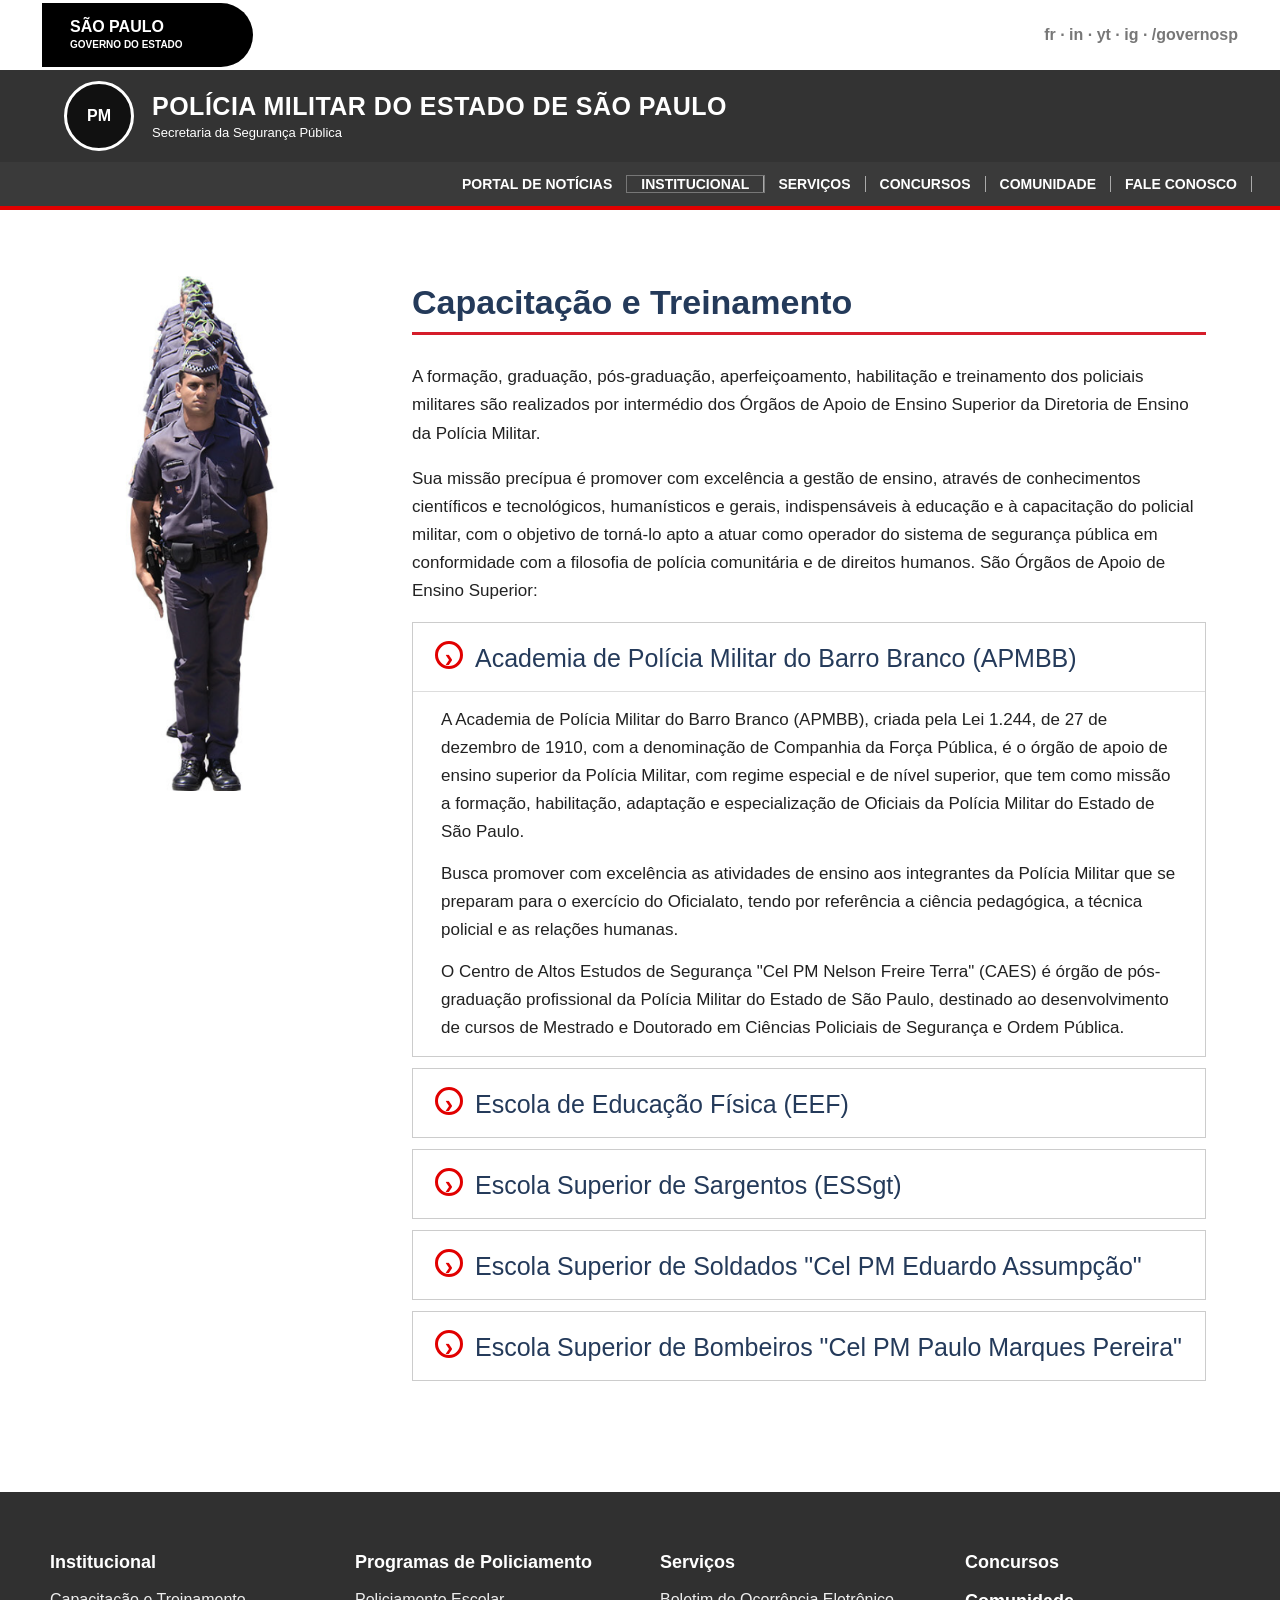
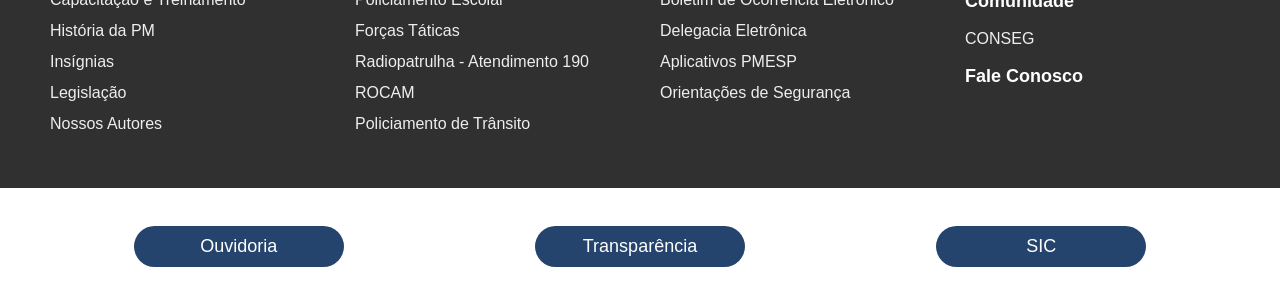
==== commit 8e3e82bc: "Add files via upload" ====
--- a/capacitacao.html
+++ b/capacitacao.html
@@ -63,7 +63,7 @@
 
 <main class="page container">
   <aside class="side-photo">
-    <img class="training-photo" src="assets/formatura-pm.png" alt="Formação de policiais militares">
+    <img class="training-photo" src="assets/formatura-pm.png" alt="Formação de policiais militares" onerror="this.onerror=null; this.src='assets/formatura-pm.png.png';">
   </aside>
 
   <section class="content">
--- a/style.css
+++ b/style.css
@@ -1 +1,34 @@
-*{box-sizing:border-box}body{margin:0;font-family:Arial,Helvetica,sans-serif;color:#222;background:#fff}.container{width:min(1180px,94%);margin:0 auto}.gov-top{height:70px;background:#fff;display:flex;align-items:center;justify-content:space-between;padding:0 42px;color:#555}.gov-logo{background:#000;color:#fff;border-radius:0 35px 35px 0;padding:16px 70px 16px 28px;font-weight:900;line-height:1}.gov-logo span{font-size:10px}.gov-social{font-weight:700;color:#777}.site-header{background:#333;color:#fff;border-bottom:4px solid #e10000}.brand-area{height:92px;display:flex;align-items:center;gap:18px;padding-left:64px}.crest{width:70px;height:70px;border:3px solid #fff;border-radius:50%;display:grid;place-items:center;font-weight:900;background:#111}.brand-area h1{font-size:25px;margin:0;letter-spacing:.02em}.brand-area p{margin:4px 0 0;font-size:13px}.main-nav{height:44px;background:#3a3a3a;display:flex;justify-content:flex-end;align-items:center;padding:0 28px;gap:0}.main-nav>a,.nav-item>a{color:#fff;text-decoration:none;font-weight:900;font-size:14px;padding:0 14px;border-right:1px solid #aaa}.main-nav a:hover,.main-nav .active{outline:1px solid #777}.nav-item{position:relative;height:44px;display:flex;align-items:center}.mega-menu{display:none;position:absolute;right:-250px;top:44px;width:1250px;background:#333;padding:34px 36px;z-index:30;grid-template-columns:1fr 1fr 1fr;gap:60px}.nav-item:hover .mega-menu{display:grid}.mega-menu a,.footer a{display:block;color:#eee;text-decoration:none;margin:0 0 13px;font-size:16px}.mega-menu h3{margin-top:0;color:#fff}.hero-official{height:448px;background:linear-gradient(90deg,#043b66,#0796c5,#043b66);display:flex;align-items:center;justify-content:center;color:#fff;text-align:center;border-bottom:3px solid #e10000}.hero-text h2{font-size:34px;margin:0}.hero-text h3{font-size:46px;margin:8px 0;letter-spacing:.06em}.hero-text p{font-size:20px}.service-strip{display:grid;grid-template-columns:repeat(5,1fr);background:#333;border-bottom:2px solid #222}.service-strip a{color:#fff;text-align:center;font-weight:900;font-size:13px;min-height:112px;display:flex;align-items:center;justify-content:center;border-right:1px solid #777;padding:16px}.section-heading{text-align:center;margin:34px 0 32px;font-size:25px}.section-heading:after{content:"";display:inline-block;width:450px;height:3px;background:#d51d2a;margin-left:22px;vertical-align:middle}.news-grid{display:grid;grid-template-columns:repeat(3,1fr);gap:26px;margin-bottom:70px}.news-grid article{background:#fff;border:1px solid #ddd;padding-bottom:14px}.news-img{height:150px;background:linear-gradient(135deg,#ddd,#aaa)}.news-grid h3,.news-grid p{padding:0 16px}.footer{background:#303030;color:#fff}.footer-cols{width:min(1180px,94%);margin:0 auto;display:grid;grid-template-columns:repeat(4,1fr);gap:40px;padding:42px 0}.footer h3{font-size:18px}.footer-buttons{background:#fff;display:flex;justify-content:space-around;padding:38px}.footer-buttons button{background:#25446d;color:white;border:0;border-radius:22px;width:210px;padding:10px;font-size:18px}.page{display:grid;grid-template-columns:300px 1fr;gap:38px;padding:45px 0 70px;align-items:start}.side-photo{display:flex;justify-content:center}.training-photo{max-width:300px;width:100%;height:auto;display:block;margin:0 auto}.page-title{font-size:34px;color:#243a5a;border-bottom:3px solid #d51d2a;padding-bottom:10px}.content p{font-size:17px;line-height:1.65}.accordion details{border:1px solid #ccc;margin:11px 0;background:#fff}.accordion summary{list-style:none;cursor:pointer;padding:13px 16px;font-size:25px;color:#243a5a}.accordion summary:before{content:"›";display:inline-grid;place-items:center;color:#e10000;border:3px solid #e10000;border-radius:50%;width:22px;height:22px;margin-right:12px;font-weight:bold}.accordion details[open] summary{border-bottom:1px solid #ddd}.accordion details p,.accordion details ul,.accordion details h4{padding:0 20px}.history-page{background:linear-gradient(120deg,#f7f7f7,#fff 44%,#e3e3e3);min-height:760px;padding:0 0 45px}.history-wrap{width:min(1260px,94%);margin:0 auto}.history-title{font-size:38px;padding:34px 0 10px;margin:0}.timeline{position:relative;display:flex;align-items:flex-start;justify-content:space-between;margin:0 0 58px;padding:28px 0 0}.timeline:before{content:"";position:absolute;left:0;right:0;top:56px;height:2px;background:#c52411}.dot{position:relative;background:transparent;border:0;cursor:pointer;height:72px;z-index:1}.dot span{position:absolute;top:-18px;left:50%;transform:translateX(-50%);font-weight:900;font-size:16px}.dot:after{content:"";display:block;width:22px;height:22px;background:#bd2808;border-radius:50%;box-shadow:0 0 0 4px #fff;margin-top:18px}.dot.active:after{background:#006a97}.history-card{position:relative;display:grid;grid-template-columns:1fr 480px;gap:54px;align-items:start;min-height:530px;padding:0 80px}.history-text{padding-left:80px}.history-text h3{font-size:42px;color:#006a97;margin:0 0 18px}.history-text p{font-size:18px;line-height:1.45;color:#444;margin:0 0 15px}.history-image{background:#fff;padding:34px;box-shadow:0 7px 18px rgba(0,0,0,.18);min-height:430px}.fake-photo{height:315px;background:#ddd}.photo-1830,.photo-1857,.photo-generic{background:linear-gradient(135deg,#f1f1f1,#999)}.photo-2006{background:linear-gradient(140deg,#6bb7e5,#222 55%,#000)}.photo-2007{background:linear-gradient(135deg,#8b7967,#d6d1c7)}.image-dots{text-align:center;margin-top:24px}.image-dots span{display:inline-block;width:20px;height:20px;background:#c52411;border-radius:50%;margin:0 6px}.image-dots .dark{background:#333}.arrow{position:absolute;top:205px;border:0;background:transparent;color:#c9c9c9;font-size:86px;cursor:pointer}.arrow.left{left:10px}.arrow.right{right:10px}.insignia-carousel-page{min-height:620px;background:#fff;padding:38px 0 70px}.insignia-stage{position:relative;width:min(1180px,94%);margin:0 auto;text-align:center;min-height:520px}.insignia-stage h2{text-align:left;font-size:40px;margin:0 0 34px;color:#000}.insignia-view{display:flex;flex-direction:column;align-items:center;justify-content:center;min-height:360px}.insignia-view img{max-width:360px;max-height:270px;object-fit:contain;margin:10px auto 35px;display:block}.insignia-view h3{font-size:28px;font-weight:400;color:#3d3d3d;margin:0}.insignia-view p{font-size:16px;color:#777;margin:8px 0 0}.insignia-arrow{position:absolute;top:210px;border:0;background:transparent;color:#bfbfbf;font-size:84px;cursor:pointer;display:flex;align-items:center;gap:8px}.insignia-arrow span{font-size:18px;color:#999}.arrow-prev{left:0}.arrow-next{right:0}.insignia-arrow:hover{color:#777}.rank-counter{font-size:14px;color:#777;margin-top:6px}.rank-dots{margin-top:10px}.rank-dot{width:14px;height:14px;background:#c12a0c;border:0;border-radius:50%;margin:0 5px;cursor:pointer}.rank-dot.active{background:#333}@media(max-width:900px){.gov-top{height:auto;padding:10px;display:block}.gov-logo{border-radius:20px;padding:14px}.brand-area{padding:18px;height:auto}.brand-area h1{font-size:18px}.main-nav{height:auto;flex-wrap:wrap;justify-content:flex-start}.nav-item:hover .mega-menu{display:none}.hero-official{height:320px}.service-strip,.news-grid,.footer-cols,.page{grid-template-columns:1fr}.section-heading:after{display:none}.history-card{grid-template-columns:1fr;padding:0 15px}.history-text{padding-left:0}.timeline{overflow-x:auto;gap:36px;justify-content:flex-start}.dot{min-width:70px}.history-image{padding:18px}.arrow{display:none}.insignia-arrow{position:static;display:inline-flex;font-size:48px;margin:10px}.insignia-stage h2{text-align:center}.insignia-view img{max-width:260px}.training-photo{max-width:260px}}+*{box-sizing:border-box}body{margin:0;font-family:Arial,Helvetica,sans-serif;color:#222;background:#fff}.container{width:min(1180px,94%);margin:0 auto}.gov-top{height:70px;background:#fff;display:flex;align-items:center;justify-content:space-between;padding:0 42px;color:#555}.gov-logo{background:#000;color:#fff;border-radius:0 35px 35px 0;padding:16px 70px 16px 28px;font-weight:900;line-height:1}.gov-logo span{font-size:10px}.gov-social{font-weight:700;color:#777}.site-header{background:#333;color:#fff;border-bottom:4px solid #e10000}.brand-area{height:92px;display:flex;align-items:center;gap:18px;padding-left:64px}.crest{width:70px;height:70px;border:3px solid #fff;border-radius:50%;display:grid;place-items:center;font-weight:900;background:#111}.brand-area h1{font-size:25px;margin:0;letter-spacing:.02em}.brand-area p{margin:4px 0 0;font-size:13px}.main-nav{height:44px;background:#3a3a3a;display:flex;justify-content:flex-end;align-items:center;padding:0 28px;gap:0}.main-nav>a,.nav-item>a{color:#fff;text-decoration:none;font-weight:900;font-size:14px;padding:0 14px;border-right:1px solid #aaa}.main-nav a:hover,.main-nav .active{outline:1px solid #777}.nav-item{position:relative;height:44px;display:flex;align-items:center}.mega-menu{display:none;position:absolute;right:-250px;top:44px;width:1250px;background:#333;padding:34px 36px;z-index:30;grid-template-columns:1fr 1fr 1fr;gap:60px}.nav-item:hover .mega-menu{display:grid}.mega-menu a,.footer a{display:block;color:#eee;text-decoration:none;margin:0 0 13px;font-size:16px}.mega-menu h3{margin-top:0;color:#fff}.hero-official{height:448px;background:linear-gradient(90deg,#043b66,#0796c5,#043b66);display:flex;align-items:center;justify-content:center;color:#fff;text-align:center;border-bottom:3px solid #e10000}.hero-text h2{font-size:34px;margin:0}.hero-text h3{font-size:46px;margin:8px 0;letter-spacing:.06em}.hero-text p{font-size:20px}.service-strip{display:grid;grid-template-columns:repeat(5,1fr);background:#333;border-bottom:2px solid #222}.service-strip a{color:#fff;text-align:center;font-weight:900;font-size:13px;min-height:112px;display:flex;align-items:center;justify-content:center;border-right:1px solid #777;padding:16px}.section-heading{text-align:center;margin:34px 0 32px;font-size:25px}.section-heading:after{content:"";display:inline-block;width:450px;height:3px;background:#d51d2a;margin-left:22px;vertical-align:middle}.news-grid{display:grid;grid-template-columns:repeat(3,1fr);gap:26px;margin-bottom:70px}.news-grid article{background:#fff;border:1px solid #ddd;padding-bottom:14px}.news-img{height:150px;background:linear-gradient(135deg,#ddd,#aaa)}.news-grid h3,.news-grid p{padding:0 16px}.footer{background:#303030;color:#fff}.footer-cols{width:min(1180px,94%);margin:0 auto;display:grid;grid-template-columns:repeat(4,1fr);gap:40px;padding:42px 0}.footer h3{font-size:18px}.footer-buttons{background:#fff;display:flex;justify-content:space-around;padding:38px}.footer-buttons button{background:#25446d;color:white;border:0;border-radius:22px;width:210px;padding:10px;font-size:18px}.page{display:grid;grid-template-columns:300px 1fr;gap:38px;padding:45px 0 70px;align-items:start}.side-photo{display:flex;justify-content:center}.training-photo{max-width:300px;width:100%;height:auto;display:block;margin:0 auto}.page-title{font-size:34px;color:#243a5a;border-bottom:3px solid #d51d2a;padding-bottom:10px}.content p{font-size:17px;line-height:1.65}.accordion details{border:1px solid #ccc;margin:11px 0;background:#fff}.accordion summary{list-style:none;cursor:pointer;padding:13px 16px;font-size:25px;color:#243a5a}.accordion summary:before{content:"›";display:inline-grid;place-items:center;color:#e10000;border:3px solid #e10000;border-radius:50%;width:22px;height:22px;margin-right:12px;font-weight:bold}.accordion details[open] summary{border-bottom:1px solid #ddd}.accordion details p,.accordion details ul,.accordion details h4{padding:0 20px}.history-page{background:linear-gradient(120deg,#f7f7f7,#fff 44%,#e3e3e3);min-height:760px;padding:0 0 45px}.history-wrap{width:min(1260px,94%);margin:0 auto}.history-title{font-size:38px;padding:34px 0 10px;margin:0}.timeline{position:relative;display:flex;align-items:flex-start;justify-content:space-between;margin:0 0 58px;padding:28px 0 0}.timeline:before{content:"";position:absolute;left:0;right:0;top:56px;height:2px;background:#c52411}.dot{position:relative;background:transparent;border:0;cursor:pointer;height:72px;z-index:1}.dot span{position:absolute;top:-18px;left:50%;transform:translateX(-50%);font-weight:900;font-size:16px}.dot:after{content:"";display:block;width:22px;height:22px;background:#bd2808;border-radius:50%;box-shadow:0 0 0 4px #fff;margin-top:18px}.dot.active:after{background:#006a97}.history-card{position:relative;display:grid;grid-template-columns:1fr 480px;gap:54px;align-items:start;min-height:530px;padding:0 80px}.history-text{padding-left:80px}.history-text h3{font-size:42px;color:#006a97;margin:0 0 18px}.history-text p{font-size:18px;line-height:1.45;color:#444;margin:0 0 15px}.history-image{background:#fff;padding:34px;box-shadow:0 7px 18px rgba(0,0,0,.18);min-height:430px}.fake-photo{height:315px;background:#ddd}.photo-1830,.photo-1857,.photo-generic{background:linear-gradient(135deg,#f1f1f1,#999)}.photo-2006{background:linear-gradient(140deg,#6bb7e5,#222 55%,#000)}.photo-2007{background:linear-gradient(135deg,#8b7967,#d6d1c7)}.image-dots{text-align:center;margin-top:24px}.image-dots span{display:inline-block;width:20px;height:20px;background:#c52411;border-radius:50%;margin:0 6px}.image-dots .dark{background:#333}.arrow{position:absolute;top:205px;border:0;background:transparent;color:#c9c9c9;font-size:86px;cursor:pointer}.arrow.left{left:10px}.arrow.right{right:10px}.insignia-carousel-page{min-height:620px;background:#fff;padding:38px 0 70px}.insignia-stage{position:relative;width:min(1180px,94%);margin:0 auto;text-align:center;min-height:520px}.insignia-stage h2{text-align:left;font-size:40px;margin:0 0 34px;color:#000}.insignia-view{display:flex;flex-direction:column;align-items:center;justify-content:center;min-height:360px}.insignia-view img{max-width:360px;max-height:270px;object-fit:contain;margin:10px auto 35px;display:block}.insignia-view h3{font-size:28px;font-weight:400;color:#3d3d3d;margin:0}.insignia-view p{font-size:16px;color:#777;margin:8px 0 0}.insignia-arrow{position:absolute;top:210px;border:0;background:transparent;color:#bfbfbf;font-size:84px;cursor:pointer;display:flex;align-items:center;gap:8px}.insignia-arrow span{font-size:18px;color:#999}.arrow-prev{left:0}.arrow-next{right:0}.insignia-arrow:hover{color:#777}.rank-counter{font-size:14px;color:#777;margin-top:6px}.rank-dots{margin-top:10px}.rank-dot{width:14px;height:14px;background:#c12a0c;border:0;border-radius:50%;margin:0 5px;cursor:pointer}.rank-dot.active{background:#333}@media(max-width:900px){.gov-top{height:auto;padding:10px;display:block}.gov-logo{border-radius:20px;padding:14px}.brand-area{padding:18px;height:auto}.brand-area h1{font-size:18px}.main-nav{height:auto;flex-wrap:wrap;justify-content:flex-start}.nav-item:hover .mega-menu{display:none}.hero-official{height:320px}.service-strip,.news-grid,.footer-cols,.page{grid-template-columns:1fr}.section-heading:after{display:none}.history-card{grid-template-columns:1fr;padding:0 15px}.history-text{padding-left:0}.timeline{overflow-x:auto;gap:36px;justify-content:flex-start}.dot{min-width:70px}.history-image{padding:18px}.arrow{display:none}.insignia-arrow{position:static;display:inline-flex;font-size:48px;margin:10px}.insignia-stage h2{text-align:center}.insignia-view img{max-width:260px}.training-photo{max-width:260px}}
+
+/* Ajustes V10 - Capacitação */
+.content {
+  padding: 0 24px 30px 24px;
+}
+
+.accordion details {
+  overflow: hidden;
+}
+
+.accordion summary {
+  padding: 18px 22px;
+}
+
+.accordion details p,
+.accordion details ul,
+.accordion details h4 {
+  padding-left: 28px;
+  padding-right: 28px;
+}
+
+.accordion details p {
+  margin-top: 14px;
+  margin-bottom: 14px;
+}
+
+.training-photo {
+  max-width: 340px;
+  width: 100%;
+  height: auto;
+  display: block;
+  margin: 0 auto;
+}
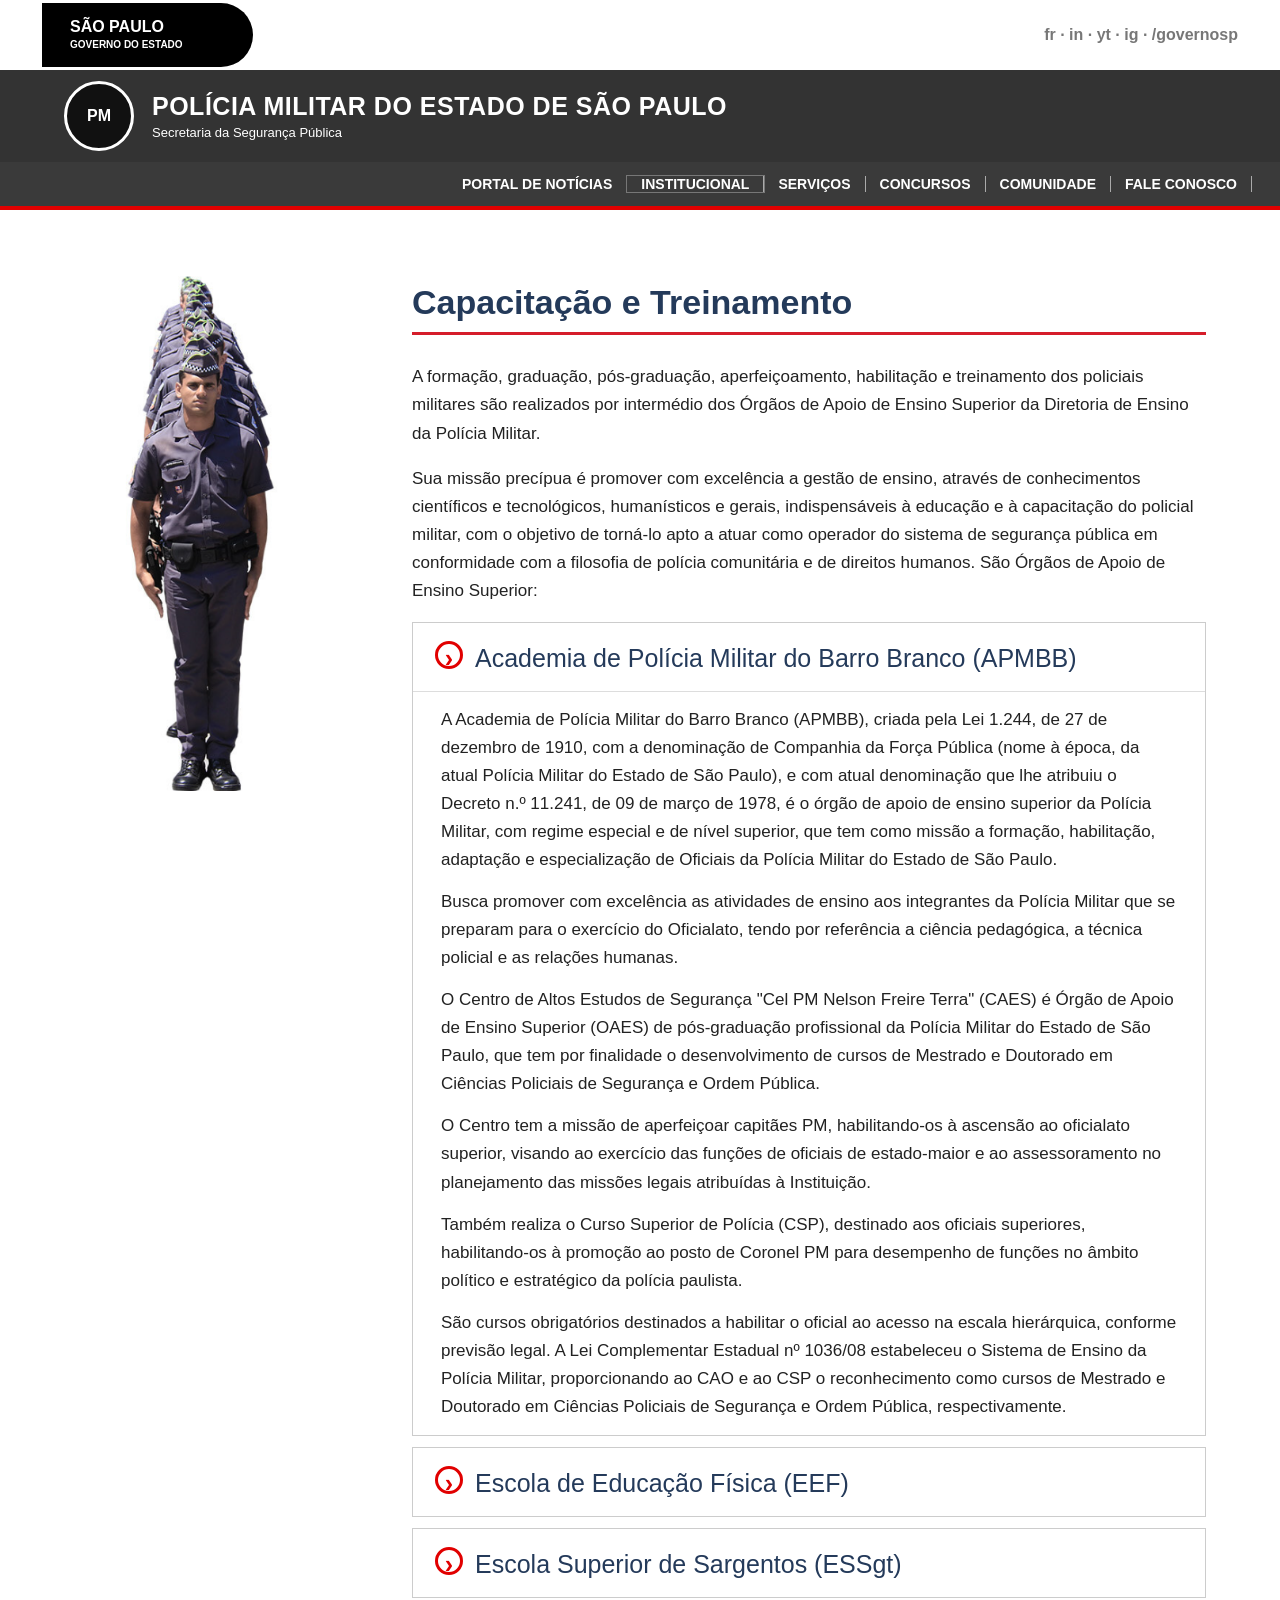
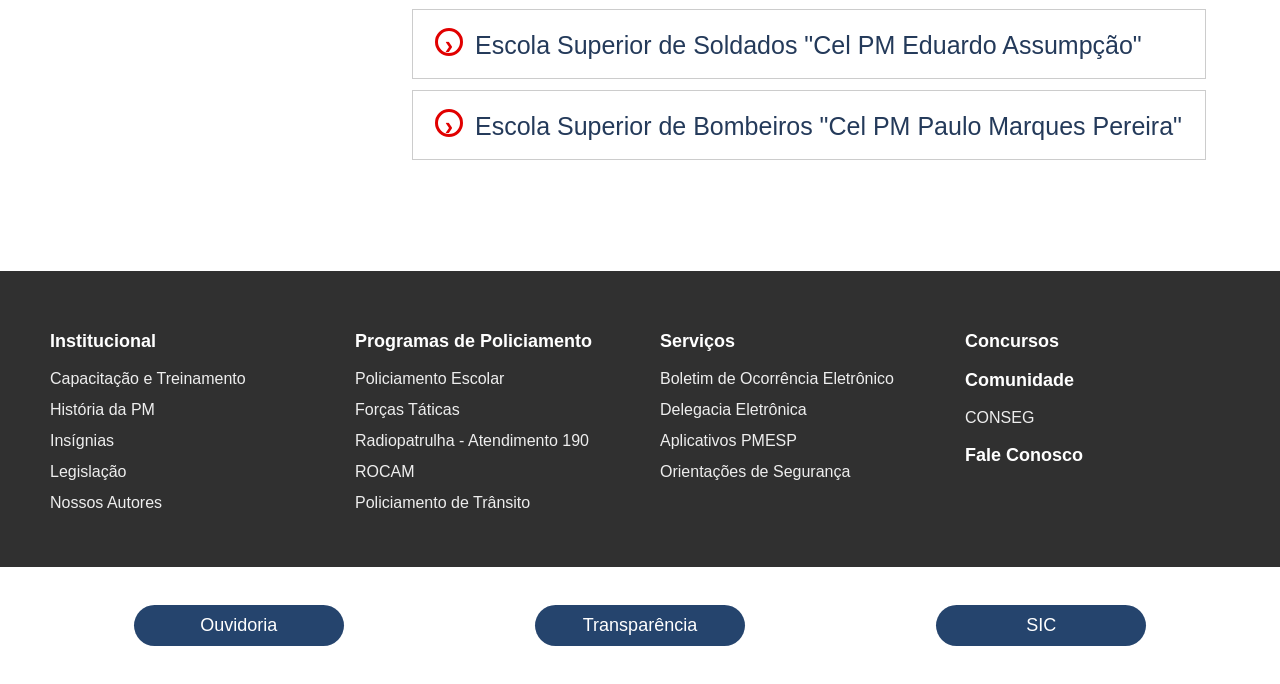
==== commit 613b2427: "Add files via upload" ====
--- a/capacitacao.html
+++ b/capacitacao.html
@@ -63,7 +63,7 @@
 
 <main class="page container">
   <aside class="side-photo">
-    <img class="training-photo" src="assets/formatura-pm.png" alt="Formação de policiais militares" onerror="this.onerror=null; this.src='assets/formatura-pm.png.png';">
+    <img class="training-photo" src="assets/formatura-pm.png" alt="Formação de policiais militares">
   </aside>
 
   <section class="content">
@@ -76,15 +76,20 @@
     <div class="accordion">
       <details open>
         <summary>Academia de Polícia Militar do Barro Branco (APMBB)</summary>
-        <p>A Academia de Polícia Militar do Barro Branco (APMBB), criada pela Lei 1.244, de 27 de dezembro de 1910, com a denominação de Companhia da Força Pública, é o órgão de apoio de ensino superior da Polícia Militar, com regime especial e de nível superior, que tem como missão a formação, habilitação, adaptação e especialização de Oficiais da Polícia Militar do Estado de São Paulo.</p>
+        <p>A Academia de Polícia Militar do Barro Branco (APMBB), criada pela Lei 1.244, de 27 de dezembro de 1910, com a denominação de Companhia da Força Pública (nome à época, da atual Polícia Militar do Estado de São Paulo), e com atual denominação que lhe atribuiu o Decreto n.º 11.241, de 09 de março de 1978, é o órgão de apoio de ensino superior da Polícia Militar, com regime especial e de nível superior, que tem como missão a formação, habilitação, adaptação e especialização de Oficiais da Polícia Militar do Estado de São Paulo.</p>
         <p>Busca promover com excelência as atividades de ensino aos integrantes da Polícia Militar que se preparam para o exercício do Oficialato, tendo por referência a ciência pedagógica, a técnica policial e as relações humanas.</p>
-        <p>O Centro de Altos Estudos de Segurança "Cel PM Nelson Freire Terra" (CAES) é órgão de pós-graduação profissional da Polícia Militar do Estado de São Paulo, destinado ao desenvolvimento de cursos de Mestrado e Doutorado em Ciências Policiais de Segurança e Ordem Pública.</p>
+        <p>O Centro de Altos Estudos de Segurança "Cel PM Nelson Freire Terra" (CAES) é Órgão de Apoio de Ensino Superior (OAES) de pós-graduação profissional da Polícia Militar do Estado de São Paulo, que tem por finalidade o desenvolvimento de cursos de Mestrado e Doutorado em Ciências Policiais de Segurança e Ordem Pública.</p>
+        <p>O Centro tem a missão de aperfeiçoar capitães PM, habilitando-os à ascensão ao oficialato superior, visando ao exercício das funções de oficiais de estado-maior e ao assessoramento no planejamento das missões legais atribuídas à Instituição.</p>
+        <p>Também realiza o Curso Superior de Polícia (CSP), destinado aos oficiais superiores, habilitando-os à promoção ao posto de Coronel PM para desempenho de funções no âmbito político e estratégico da polícia paulista.</p>
+        <p>São cursos obrigatórios destinados a habilitar o oficial ao acesso na escala hierárquica, conforme previsão legal. A Lei Complementar Estadual nº 1036/08 estabeleceu o Sistema de Ensino da Polícia Militar, proporcionando ao CAO e ao CSP o reconhecimento como cursos de Mestrado e Doutorado em Ciências Policiais de Segurança e Ordem Pública, respectivamente.</p>
       </details>
 
       <details>
         <summary>Escola de Educação Física (EEF)</summary>
         <p>Responsável pela Graduação de Oficiais e Praças da Polícia Militar em Educação Física, também realiza especializações voltadas ao aprimoramento das doutrinas de policiamento e segurança pública.</p>
         <p>Promove atendimento fisioterápico e presta serviço ambulatorial nas especialidades ortopédica, traumatológica e desportiva, voltada aos policiais militares e seus dependentes.</p>
+        <p>São oferecidos os seguintes serviços: fisioterapia clássica e reeducação postural global.</p>
+        <p><strong>Escola de Esportes:</strong> o uso da Escola está destinado aos militares, que devem comparecer ao P5.</p>
         <h4>Documentação necessária</h4>
         <ul>
           <li>Xerox funcional</li>
@@ -97,18 +102,29 @@
       <details>
         <summary>Escola Superior de Sargentos (ESSgt)</summary>
         <p>Tem sua origem num dos mais tradicionais Batalhões de Polícia Militar do Estado de São Paulo, o 2º Batalhão. Destina-se a formar e aperfeiçoar sargentos policiais militares, pautada na ciência pedagógica, técnica policial, respeito ao meio ambiente e relações humanas.</p>
-        <p>Oferece cursos como o Curso de Formação de Sargentos (CFS), o Curso de Aperfeiçoamento de Sargentos (CAS) e cursos ou estágios de especialização de praças.</p>
+        <p>Busca consolidar-se como referência em liderança, com excelência e cultura de valorização das atribuições policiais militares.</p>
+        <p>Premiada duas vezes com o Prêmio “Gestão Banas pela Qualidade” nos anos de 2006 e 2007, a Escola Superior de Sargentos oferece os seguintes cursos:</p>
+        <ul>
+          <li>Curso de Formação de Sargentos (CFS), que prepara os Cabos de Polícia Militar ao exercício de cargos e funções inerentes à graduação de Sargentos da Polícia Militar do Estado de São Paulo e de outros Estados do Brasil;</li>
+          <li>Curso de Aperfeiçoamento de Sargentos (CAS), que prepara os 2º Sargentos a exercerem os cargos e funções inerentes à graduação de 1º Sargento PM e Subtenente PM;</li>
+          <li>Curso ou Estágio de Especialização de Praças (CEP/EEP) da PMESP e de outros Estados do Brasil, para a área de ensino e instrução, pelos Cursos ou Estágios de Técnicas de Ensino e Gestão de Ensino.</li>
+        </ul>
       </details>
 
       <details>
         <summary>Escola Superior de Soldados "Cel PM Eduardo Assumpção"</summary>
         <p>A Escola Superior de Soldados busca continuadamente aperfeiçoar o currículo de formação do Policial Militar, tendo, a partir de 1995, recepcionado e implementado a ideia do Policial Comunitário como nova filosofia educacional.</p>
-        <p>Além da atividade precípua de formar o Soldado PM de 2ª Classe masculino e feminino, realiza também atividades de capacitação voltadas aos Oficiais e Praças da Instituição.</p>
+        <p>Além da atividade precípua de formar o Soldado PM de 2ª Classe masculino e feminino, realiza também o Curso de Direção Defensiva aos Oficiais e Praças da Instituição.</p>
+        <p>Já foram formados até a data de hoje 25.082 Soldados, tendo como seu efetivo atual 1172 alunos em formação.</p>
+        <p>Também é responsável por fiscalizar os cursos de formação de soldados PM em outras 23 unidades formadoras em todo o Estado de São Paulo.</p>
       </details>
 
       <details>
         <summary>Escola Superior de Bombeiros "Cel PM Paulo Marques Pereira"</summary>
-        <p>A Escola Superior de Bombeiros é tradicional órgão de ensino, localizado em Franco da Rocha, próximo à cidade de São Paulo, tornando-se referência nacional na formação e especialização de Oficiais e Praças.</p>
+        <p>A Escola Superior de Bombeiros é hoje a materialização de um sonho de vários bombeiros empreendedores que a almejavam.</p>
+        <p>Trata-se de um tradicional órgão de ensino, localizado numa região privilegiada do município de Franco da Rocha, próximo à cidade de São Paulo, rodeado de muito verde, ar puro e às margens da represa de Mairiporã, contando com uma área de cerca de 109 hectares e uma área construída de 51.000 m².</p>
+        <p>Tornou-se um referencial nacional no que tange à formação e especialização de Oficiais e Praças, nas diversas áreas, como combate e prevenção contra incêndios, salvamento terrestre e aquático, pronto-socorrismo, defesa civil e meio ambiente.</p>
+        <h4>Cursos oferecidos</h4>
         <ul>
           <li>Curso de Bombeiros para Oficiais</li>
           <li>Curso de Bombeiros para Sargentos</li>
@@ -116,6 +132,7 @@
           <li>Curso de Mergulho Autônomo</li>
           <li>Curso de Salvamento em Altura</li>
           <li>Curso de Salvamento Terrestre</li>
+          <li>Curso de Instrutor e Monitor de Resgate e Emergências Médicas</li>
           <li>Curso de Resgate e Emergências Médicas</li>
           <li>Curso de Guarda Vidas</li>
           <li>Curso de Produtos Perigosos</li>
--- a/style.css
+++ b/style.css
@@ -1,34 +1 @@
-*{box-sizing:border-box}body{margin:0;font-family:Arial,Helvetica,sans-serif;color:#222;background:#fff}.container{width:min(1180px,94%);margin:0 auto}.gov-top{height:70px;background:#fff;display:flex;align-items:center;justify-content:space-between;padding:0 42px;color:#555}.gov-logo{background:#000;color:#fff;border-radius:0 35px 35px 0;padding:16px 70px 16px 28px;font-weight:900;line-height:1}.gov-logo span{font-size:10px}.gov-social{font-weight:700;color:#777}.site-header{background:#333;color:#fff;border-bottom:4px solid #e10000}.brand-area{height:92px;display:flex;align-items:center;gap:18px;padding-left:64px}.crest{width:70px;height:70px;border:3px solid #fff;border-radius:50%;display:grid;place-items:center;font-weight:900;background:#111}.brand-area h1{font-size:25px;margin:0;letter-spacing:.02em}.brand-area p{margin:4px 0 0;font-size:13px}.main-nav{height:44px;background:#3a3a3a;display:flex;justify-content:flex-end;align-items:center;padding:0 28px;gap:0}.main-nav>a,.nav-item>a{color:#fff;text-decoration:none;font-weight:900;font-size:14px;padding:0 14px;border-right:1px solid #aaa}.main-nav a:hover,.main-nav .active{outline:1px solid #777}.nav-item{position:relative;height:44px;display:flex;align-items:center}.mega-menu{display:none;position:absolute;right:-250px;top:44px;width:1250px;background:#333;padding:34px 36px;z-index:30;grid-template-columns:1fr 1fr 1fr;gap:60px}.nav-item:hover .mega-menu{display:grid}.mega-menu a,.footer a{display:block;color:#eee;text-decoration:none;margin:0 0 13px;font-size:16px}.mega-menu h3{margin-top:0;color:#fff}.hero-official{height:448px;background:linear-gradient(90deg,#043b66,#0796c5,#043b66);display:flex;align-items:center;justify-content:center;color:#fff;text-align:center;border-bottom:3px solid #e10000}.hero-text h2{font-size:34px;margin:0}.hero-text h3{font-size:46px;margin:8px 0;letter-spacing:.06em}.hero-text p{font-size:20px}.service-strip{display:grid;grid-template-columns:repeat(5,1fr);background:#333;border-bottom:2px solid #222}.service-strip a{color:#fff;text-align:center;font-weight:900;font-size:13px;min-height:112px;display:flex;align-items:center;justify-content:center;border-right:1px solid #777;padding:16px}.section-heading{text-align:center;margin:34px 0 32px;font-size:25px}.section-heading:after{content:"";display:inline-block;width:450px;height:3px;background:#d51d2a;margin-left:22px;vertical-align:middle}.news-grid{display:grid;grid-template-columns:repeat(3,1fr);gap:26px;margin-bottom:70px}.news-grid article{background:#fff;border:1px solid #ddd;padding-bottom:14px}.news-img{height:150px;background:linear-gradient(135deg,#ddd,#aaa)}.news-grid h3,.news-grid p{padding:0 16px}.footer{background:#303030;color:#fff}.footer-cols{width:min(1180px,94%);margin:0 auto;display:grid;grid-template-columns:repeat(4,1fr);gap:40px;padding:42px 0}.footer h3{font-size:18px}.footer-buttons{background:#fff;display:flex;justify-content:space-around;padding:38px}.footer-buttons button{background:#25446d;color:white;border:0;border-radius:22px;width:210px;padding:10px;font-size:18px}.page{display:grid;grid-template-columns:300px 1fr;gap:38px;padding:45px 0 70px;align-items:start}.side-photo{display:flex;justify-content:center}.training-photo{max-width:300px;width:100%;height:auto;display:block;margin:0 auto}.page-title{font-size:34px;color:#243a5a;border-bottom:3px solid #d51d2a;padding-bottom:10px}.content p{font-size:17px;line-height:1.65}.accordion details{border:1px solid #ccc;margin:11px 0;background:#fff}.accordion summary{list-style:none;cursor:pointer;padding:13px 16px;font-size:25px;color:#243a5a}.accordion summary:before{content:"›";display:inline-grid;place-items:center;color:#e10000;border:3px solid #e10000;border-radius:50%;width:22px;height:22px;margin-right:12px;font-weight:bold}.accordion details[open] summary{border-bottom:1px solid #ddd}.accordion details p,.accordion details ul,.accordion details h4{padding:0 20px}.history-page{background:linear-gradient(120deg,#f7f7f7,#fff 44%,#e3e3e3);min-height:760px;padding:0 0 45px}.history-wrap{width:min(1260px,94%);margin:0 auto}.history-title{font-size:38px;padding:34px 0 10px;margin:0}.timeline{position:relative;display:flex;align-items:flex-start;justify-content:space-between;margin:0 0 58px;padding:28px 0 0}.timeline:before{content:"";position:absolute;left:0;right:0;top:56px;height:2px;background:#c52411}.dot{position:relative;background:transparent;border:0;cursor:pointer;height:72px;z-index:1}.dot span{position:absolute;top:-18px;left:50%;transform:translateX(-50%);font-weight:900;font-size:16px}.dot:after{content:"";display:block;width:22px;height:22px;background:#bd2808;border-radius:50%;box-shadow:0 0 0 4px #fff;margin-top:18px}.dot.active:after{background:#006a97}.history-card{position:relative;display:grid;grid-template-columns:1fr 480px;gap:54px;align-items:start;min-height:530px;padding:0 80px}.history-text{padding-left:80px}.history-text h3{font-size:42px;color:#006a97;margin:0 0 18px}.history-text p{font-size:18px;line-height:1.45;color:#444;margin:0 0 15px}.history-image{background:#fff;padding:34px;box-shadow:0 7px 18px rgba(0,0,0,.18);min-height:430px}.fake-photo{height:315px;background:#ddd}.photo-1830,.photo-1857,.photo-generic{background:linear-gradient(135deg,#f1f1f1,#999)}.photo-2006{background:linear-gradient(140deg,#6bb7e5,#222 55%,#000)}.photo-2007{background:linear-gradient(135deg,#8b7967,#d6d1c7)}.image-dots{text-align:center;margin-top:24px}.image-dots span{display:inline-block;width:20px;height:20px;background:#c52411;border-radius:50%;margin:0 6px}.image-dots .dark{background:#333}.arrow{position:absolute;top:205px;border:0;background:transparent;color:#c9c9c9;font-size:86px;cursor:pointer}.arrow.left{left:10px}.arrow.right{right:10px}.insignia-carousel-page{min-height:620px;background:#fff;padding:38px 0 70px}.insignia-stage{position:relative;width:min(1180px,94%);margin:0 auto;text-align:center;min-height:520px}.insignia-stage h2{text-align:left;font-size:40px;margin:0 0 34px;color:#000}.insignia-view{display:flex;flex-direction:column;align-items:center;justify-content:center;min-height:360px}.insignia-view img{max-width:360px;max-height:270px;object-fit:contain;margin:10px auto 35px;display:block}.insignia-view h3{font-size:28px;font-weight:400;color:#3d3d3d;margin:0}.insignia-view p{font-size:16px;color:#777;margin:8px 0 0}.insignia-arrow{position:absolute;top:210px;border:0;background:transparent;color:#bfbfbf;font-size:84px;cursor:pointer;display:flex;align-items:center;gap:8px}.insignia-arrow span{font-size:18px;color:#999}.arrow-prev{left:0}.arrow-next{right:0}.insignia-arrow:hover{color:#777}.rank-counter{font-size:14px;color:#777;margin-top:6px}.rank-dots{margin-top:10px}.rank-dot{width:14px;height:14px;background:#c12a0c;border:0;border-radius:50%;margin:0 5px;cursor:pointer}.rank-dot.active{background:#333}@media(max-width:900px){.gov-top{height:auto;padding:10px;display:block}.gov-logo{border-radius:20px;padding:14px}.brand-area{padding:18px;height:auto}.brand-area h1{font-size:18px}.main-nav{height:auto;flex-wrap:wrap;justify-content:flex-start}.nav-item:hover .mega-menu{display:none}.hero-official{height:320px}.service-strip,.news-grid,.footer-cols,.page{grid-template-columns:1fr}.section-heading:after{display:none}.history-card{grid-template-columns:1fr;padding:0 15px}.history-text{padding-left:0}.timeline{overflow-x:auto;gap:36px;justify-content:flex-start}.dot{min-width:70px}.history-image{padding:18px}.arrow{display:none}.insignia-arrow{position:static;display:inline-flex;font-size:48px;margin:10px}.insignia-stage h2{text-align:center}.insignia-view img{max-width:260px}.training-photo{max-width:260px}}
-
-/* Ajustes V10 - Capacitação */
-.content {
-  padding: 0 24px 30px 24px;
-}
-
-.accordion details {
-  overflow: hidden;
-}
-
-.accordion summary {
-  padding: 18px 22px;
-}
-
-.accordion details p,
-.accordion details ul,
-.accordion details h4 {
-  padding-left: 28px;
-  padding-right: 28px;
-}
-
-.accordion details p {
-  margin-top: 14px;
-  margin-bottom: 14px;
-}
-
-.training-photo {
-  max-width: 340px;
-  width: 100%;
-  height: auto;
-  display: block;
-  margin: 0 auto;
-}
+*{box-sizing:border-box}body{margin:0;font-family:Arial,Helvetica,sans-serif;color:#222;background:#fff}.container{width:min(1180px,94%);margin:0 auto}.gov-top{height:70px;background:#fff;display:flex;align-items:center;justify-content:space-between;padding:0 42px;color:#555}.gov-logo{background:#000;color:#fff;border-radius:0 35px 35px 0;padding:16px 70px 16px 28px;font-weight:900;line-height:1}.gov-logo span{font-size:10px}.gov-social{font-weight:700;color:#777}.site-header{background:#333;color:#fff;border-bottom:4px solid #e10000}.brand-area{height:92px;display:flex;align-items:center;gap:18px;padding-left:64px}.crest{width:70px;height:70px;border:3px solid #fff;border-radius:50%;display:grid;place-items:center;font-weight:900;background:#111}.brand-area h1{font-size:25px;margin:0;letter-spacing:.02em}.brand-area p{margin:4px 0 0;font-size:13px}.main-nav{height:44px;background:#3a3a3a;display:flex;justify-content:flex-end;align-items:center;padding:0 28px;gap:0}.main-nav>a,.nav-item>a{color:#fff;text-decoration:none;font-weight:900;font-size:14px;padding:0 14px;border-right:1px solid #aaa}.main-nav a:hover,.main-nav .active{outline:1px solid #777}.nav-item{position:relative;height:44px;display:flex;align-items:center}.mega-menu{display:none;position:absolute;right:-250px;top:44px;width:1250px;background:#333;padding:34px 36px;z-index:30;grid-template-columns:1fr 1fr 1fr;gap:60px}.nav-item:hover .mega-menu{display:grid}.mega-menu a,.footer a{display:block;color:#eee;text-decoration:none;margin:0 0 13px;font-size:16px}.mega-menu h3{margin-top:0;color:#fff}.hero-official{height:448px;background:linear-gradient(90deg,#043b66,#0796c5,#043b66);display:flex;align-items:center;justify-content:center;color:#fff;text-align:center;border-bottom:3px solid #e10000}.hero-text h2{font-size:34px;margin:0}.hero-text h3{font-size:46px;margin:8px 0;letter-spacing:.06em}.hero-text p{font-size:20px}.service-strip{display:grid;grid-template-columns:repeat(5,1fr);background:#333;border-bottom:2px solid #222}.service-strip a{color:#fff;text-align:center;font-weight:900;font-size:13px;min-height:112px;display:flex;align-items:center;justify-content:center;border-right:1px solid #777;padding:16px}.section-heading{text-align:center;margin:34px 0 32px;font-size:25px}.section-heading:after{content:"";display:inline-block;width:450px;height:3px;background:#d51d2a;margin-left:22px;vertical-align:middle}.news-grid{display:grid;grid-template-columns:repeat(3,1fr);gap:26px;margin-bottom:70px}.news-grid article{background:#fff;border:1px solid #ddd;padding-bottom:14px}.news-img{height:150px;background:linear-gradient(135deg,#ddd,#aaa)}.news-grid h3,.news-grid p{padding:0 16px}.footer{background:#303030;color:#fff}.footer-cols{width:min(1180px,94%);margin:0 auto;display:grid;grid-template-columns:repeat(4,1fr);gap:40px;padding:42px 0}.footer h3{font-size:18px}.footer-buttons{background:#fff;display:flex;justify-content:space-around;padding:38px}.footer-buttons button{background:#25446d;color:white;border:0;border-radius:22px;width:210px;padding:10px;font-size:18px}.page{display:grid;grid-template-columns:300px 1fr;gap:38px;padding:45px 0 70px;align-items:start}.side-photo{display:flex;justify-content:center}.training-photo{max-width:340px;width:100%;height:auto;display:block;margin:0 auto}.page-title{font-size:34px;color:#243a5a;border-bottom:3px solid #d51d2a;padding-bottom:10px}.content{padding:0 24px 30px}.content p{font-size:17px;line-height:1.65}.accordion details{border:1px solid #ccc;margin:11px 0;background:#fff;overflow:hidden}.accordion summary{list-style:none;cursor:pointer;padding:18px 22px;font-size:25px;color:#243a5a}.accordion summary:before{content:"›";display:inline-grid;place-items:center;color:#e10000;border:3px solid #e10000;border-radius:50%;width:22px;height:22px;margin-right:12px;font-weight:bold}.accordion details[open] summary{border-bottom:1px solid #ddd}.accordion details p,.accordion details ul,.accordion details h4{padding-left:28px;padding-right:28px}.accordion details p{margin-top:14px;margin-bottom:14px}.history-page{background:linear-gradient(120deg,#f7f7f7,#fff 44%,#e3e3e3);min-height:760px;padding:0 0 45px}.history-wrap{width:min(1260px,94%);margin:0 auto}.history-title{font-size:38px;padding:34px 0 10px;margin:0}.timeline{position:relative;display:flex;align-items:flex-start;justify-content:space-between;margin:0 0 58px;padding:28px 0 0}.timeline:before{content:"";position:absolute;left:0;right:0;top:56px;height:2px;background:#c52411}.dot{position:relative;background:transparent;border:0;cursor:pointer;height:72px;z-index:1}.dot span{position:absolute;top:-18px;left:50%;transform:translateX(-50%);font-weight:900;font-size:16px}.dot:after{content:"";display:block;width:22px;height:22px;background:#bd2808;border-radius:50%;box-shadow:0 0 0 4px #fff;margin-top:18px}.dot.active:after{background:#006a97}.history-card{position:relative;display:grid;grid-template-columns:1fr 480px;gap:54px;align-items:start;min-height:530px;padding:0 80px}.history-text{padding-left:80px}.history-text h3{font-size:42px;color:#006a97;margin:0 0 18px}.history-text p{font-size:18px;line-height:1.45;color:#444;margin:0 0 15px}.history-image{background:#fff;padding:34px;box-shadow:0 7px 18px rgba(0,0,0,.18);min-height:430px}.fake-photo{height:315px;background:#ddd}.photo-1830,.photo-1857,.photo-generic{background:linear-gradient(135deg,#f1f1f1,#999)}.photo-2006{background:linear-gradient(140deg,#6bb7e5,#222 55%,#000)}.photo-2007{background:linear-gradient(135deg,#8b7967,#d6d1c7)}.image-dots{text-align:center;margin-top:24px}.image-dots span{display:inline-block;width:20px;height:20px;background:#c52411;border-radius:50%;margin:0 6px}.image-dots .dark{background:#333}.arrow{position:absolute;top:205px;border:0;background:transparent;color:#c9c9c9;font-size:86px;cursor:pointer}.arrow.left{left:10px}.arrow.right{right:10px}.insignia-carousel-page{min-height:620px;background:#fff;padding:38px 0 70px}.insignia-stage{position:relative;width:min(1180px,94%);margin:0 auto;text-align:center;min-height:520px}.insignia-stage h2{text-align:left;font-size:40px;margin:0 0 34px;color:#000}.insignia-view{display:flex;flex-direction:column;align-items:center;justify-content:center;min-height:360px}.insignia-view img{max-width:360px;max-height:270px;object-fit:contain;margin:10px auto 35px;display:block}.insignia-view h3{font-size:28px;font-weight:400;color:#3d3d3d;margin:0}.insignia-view p{font-size:16px;color:#777;margin:8px 0 0}.insignia-arrow{position:absolute;top:210px;border:0;background:transparent;color:#bfbfbf;font-size:84px;cursor:pointer;display:flex;align-items:center;gap:8px}.insignia-arrow span{font-size:18px;color:#999}.arrow-prev{left:0}.arrow-next{right:0}.insignia-arrow:hover{color:#777}.rank-counter{font-size:14px;color:#777;margin-top:6px}.rank-dots{margin-top:10px}.rank-dot{width:14px;height:14px;background:#c12a0c;border:0;border-radius:50%;margin:0 5px;cursor:pointer}.rank-dot.active{background:#333}@media(max-width:900px){.gov-top{height:auto;padding:10px;display:block}.gov-logo{border-radius:20px;padding:14px}.brand-area{padding:18px;height:auto}.brand-area h1{font-size:18px}.main-nav{height:auto;flex-wrap:wrap;justify-content:flex-start}.nav-item:hover .mega-menu{display:none}.hero-official{height:320px}.service-strip,.news-grid,.footer-cols,.page{grid-template-columns:1fr}.section-heading:after{display:none}.history-card{grid-template-columns:1fr;padding:0 15px}.history-text{padding-left:0}.timeline{overflow-x:auto;gap:36px;justify-content:flex-start}.dot{min-width:70px}.history-image{padding:18px}.arrow{display:none}.insignia-arrow{position:static;display:inline-flex;font-size:48px;margin:10px}.insignia-stage h2{text-align:center}.insignia-view img{max-width:260px}.training-photo{max-width:260px}.content{padding:0 8px 25px}}
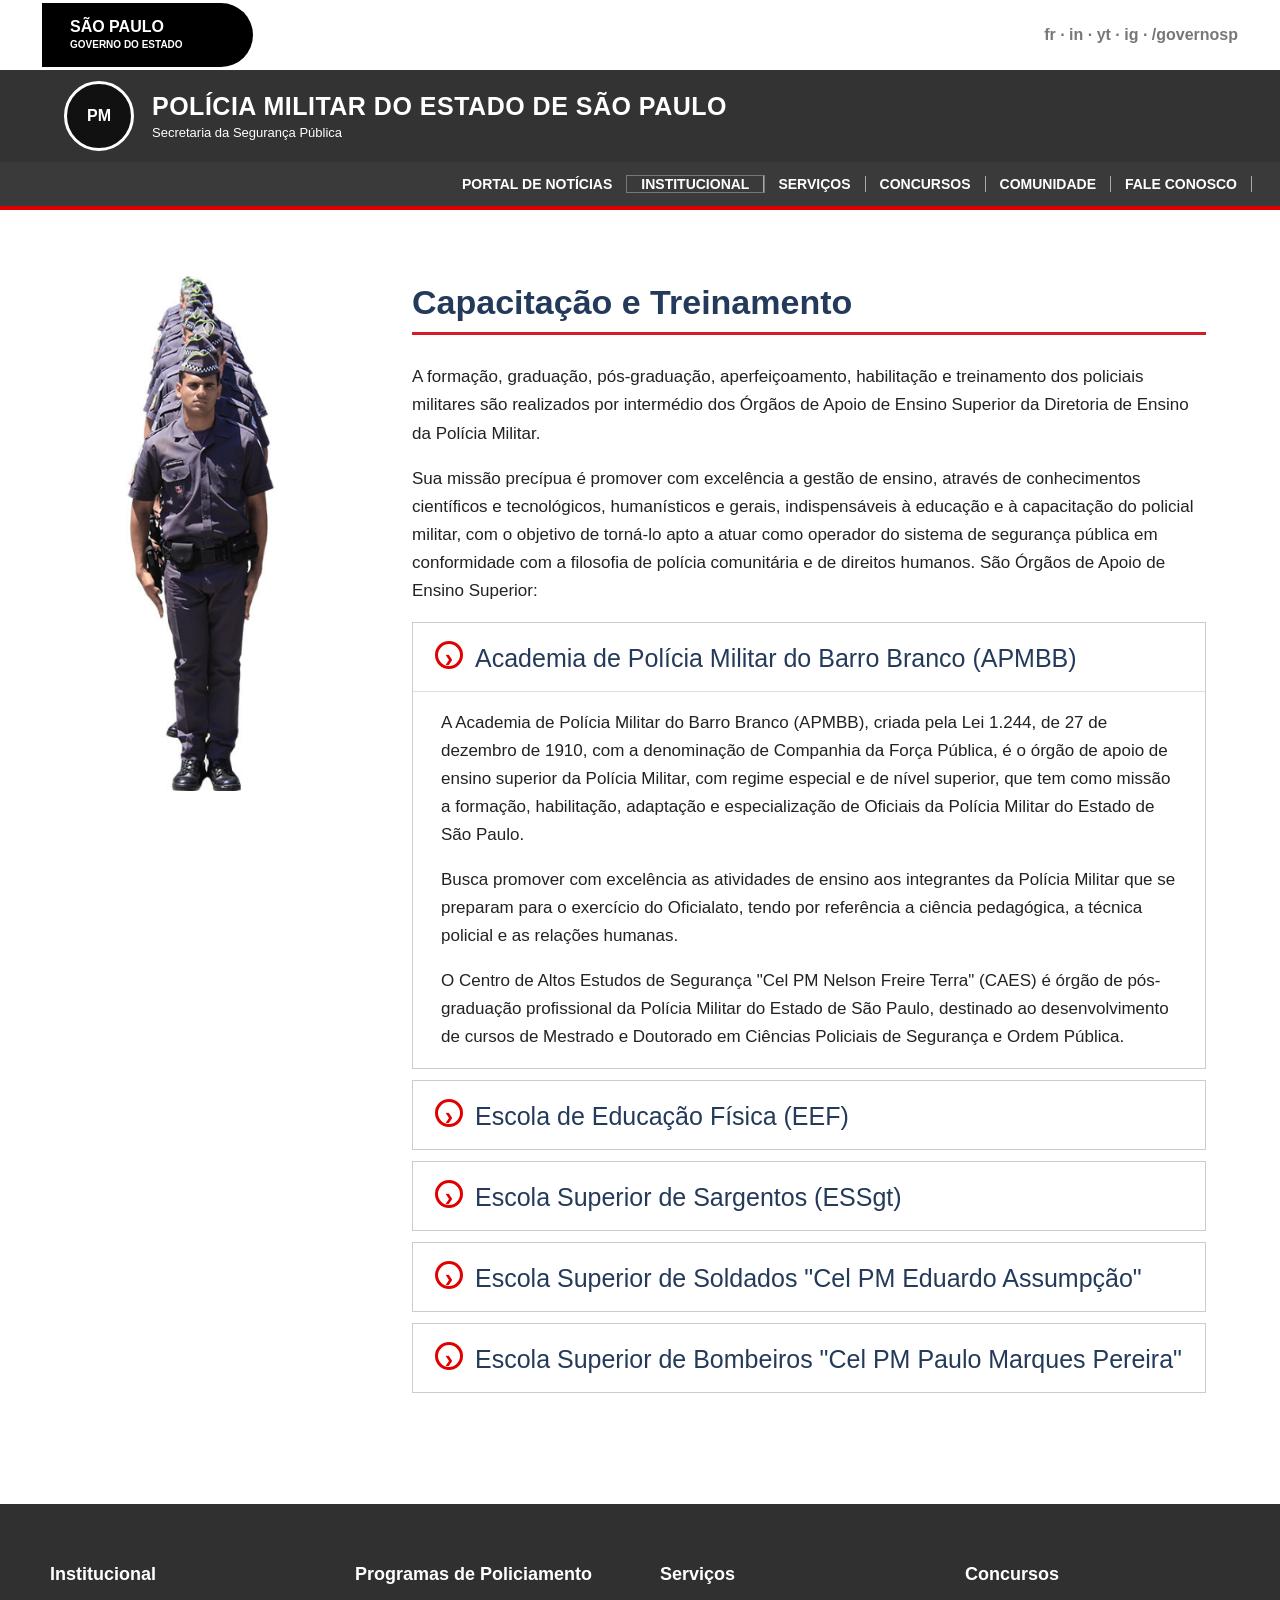
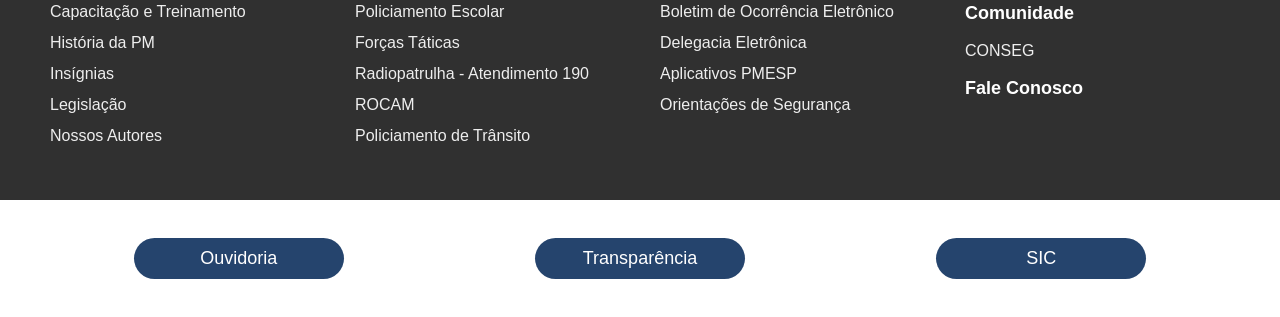
==== commit 19475914: "Add files via upload" ====
--- a/capacitacao.html
+++ b/capacitacao.html
@@ -60,88 +60,48 @@
   </nav>
 </header>
 
-
 <main class="page container">
   <aside class="side-photo">
     <img class="training-photo" src="assets/formatura-pm.png" alt="Formação de policiais militares">
   </aside>
-
   <section class="content">
     <h2 class="page-title">Capacitação e Treinamento</h2>
-
     <p>A formação, graduação, pós-graduação, aperfeiçoamento, habilitação e treinamento dos policiais militares são realizados por intermédio dos Órgãos de Apoio de Ensino Superior da Diretoria de Ensino da Polícia Militar.</p>
-
     <p>Sua missão precípua é promover com excelência a gestão de ensino, através de conhecimentos científicos e tecnológicos, humanísticos e gerais, indispensáveis à educação e à capacitação do policial militar, com o objetivo de torná-lo apto a atuar como operador do sistema de segurança pública em conformidade com a filosofia de polícia comunitária e de direitos humanos. São Órgãos de Apoio de Ensino Superior:</p>
-
     <div class="accordion">
       <details open>
         <summary>Academia de Polícia Militar do Barro Branco (APMBB)</summary>
-        <p>A Academia de Polícia Militar do Barro Branco (APMBB), criada pela Lei 1.244, de 27 de dezembro de 1910, com a denominação de Companhia da Força Pública (nome à época, da atual Polícia Militar do Estado de São Paulo), e com atual denominação que lhe atribuiu o Decreto n.º 11.241, de 09 de março de 1978, é o órgão de apoio de ensino superior da Polícia Militar, com regime especial e de nível superior, que tem como missão a formação, habilitação, adaptação e especialização de Oficiais da Polícia Militar do Estado de São Paulo.</p>
+        <p>A Academia de Polícia Militar do Barro Branco (APMBB), criada pela Lei 1.244, de 27 de dezembro de 1910, com a denominação de Companhia da Força Pública, é o órgão de apoio de ensino superior da Polícia Militar, com regime especial e de nível superior, que tem como missão a formação, habilitação, adaptação e especialização de Oficiais da Polícia Militar do Estado de São Paulo.</p>
         <p>Busca promover com excelência as atividades de ensino aos integrantes da Polícia Militar que se preparam para o exercício do Oficialato, tendo por referência a ciência pedagógica, a técnica policial e as relações humanas.</p>
-        <p>O Centro de Altos Estudos de Segurança "Cel PM Nelson Freire Terra" (CAES) é Órgão de Apoio de Ensino Superior (OAES) de pós-graduação profissional da Polícia Militar do Estado de São Paulo, que tem por finalidade o desenvolvimento de cursos de Mestrado e Doutorado em Ciências Policiais de Segurança e Ordem Pública.</p>
-        <p>O Centro tem a missão de aperfeiçoar capitães PM, habilitando-os à ascensão ao oficialato superior, visando ao exercício das funções de oficiais de estado-maior e ao assessoramento no planejamento das missões legais atribuídas à Instituição.</p>
-        <p>Também realiza o Curso Superior de Polícia (CSP), destinado aos oficiais superiores, habilitando-os à promoção ao posto de Coronel PM para desempenho de funções no âmbito político e estratégico da polícia paulista.</p>
-        <p>São cursos obrigatórios destinados a habilitar o oficial ao acesso na escala hierárquica, conforme previsão legal. A Lei Complementar Estadual nº 1036/08 estabeleceu o Sistema de Ensino da Polícia Militar, proporcionando ao CAO e ao CSP o reconhecimento como cursos de Mestrado e Doutorado em Ciências Policiais de Segurança e Ordem Pública, respectivamente.</p>
+        <p>O Centro de Altos Estudos de Segurança "Cel PM Nelson Freire Terra" (CAES) é órgão de pós-graduação profissional da Polícia Militar do Estado de São Paulo, destinado ao desenvolvimento de cursos de Mestrado e Doutorado em Ciências Policiais de Segurança e Ordem Pública.</p>
       </details>
-
       <details>
         <summary>Escola de Educação Física (EEF)</summary>
         <p>Responsável pela Graduação de Oficiais e Praças da Polícia Militar em Educação Física, também realiza especializações voltadas ao aprimoramento das doutrinas de policiamento e segurança pública.</p>
         <p>Promove atendimento fisioterápico e presta serviço ambulatorial nas especialidades ortopédica, traumatológica e desportiva, voltada aos policiais militares e seus dependentes.</p>
         <p>São oferecidos os seguintes serviços: fisioterapia clássica e reeducação postural global.</p>
-        <p><strong>Escola de Esportes:</strong> o uso da Escola está destinado aos militares, que devem comparecer ao P5.</p>
-        <h4>Documentação necessária</h4>
-        <ul>
-          <li>Xerox funcional</li>
-          <li>2 fotos 3x4</li>
-          <li>Inspeção anual de saúde</li>
-          <li>Preenchimento de ficha com informações</li>
-        </ul>
+        <p><strong>Documentação necessária:</strong></p>
+        <ul><li>Xerox funcional</li><li>2 fotos 3x4</li><li>Inspeção anual de saúde</li><li>Preenchimento de ficha com informações</li></ul>
       </details>
-
       <details>
         <summary>Escola Superior de Sargentos (ESSgt)</summary>
         <p>Tem sua origem num dos mais tradicionais Batalhões de Polícia Militar do Estado de São Paulo, o 2º Batalhão. Destina-se a formar e aperfeiçoar sargentos policiais militares, pautada na ciência pedagógica, técnica policial, respeito ao meio ambiente e relações humanas.</p>
         <p>Busca consolidar-se como referência em liderança, com excelência e cultura de valorização das atribuições policiais militares.</p>
-        <p>Premiada duas vezes com o Prêmio “Gestão Banas pela Qualidade” nos anos de 2006 e 2007, a Escola Superior de Sargentos oferece os seguintes cursos:</p>
-        <ul>
-          <li>Curso de Formação de Sargentos (CFS), que prepara os Cabos de Polícia Militar ao exercício de cargos e funções inerentes à graduação de Sargentos da Polícia Militar do Estado de São Paulo e de outros Estados do Brasil;</li>
-          <li>Curso de Aperfeiçoamento de Sargentos (CAS), que prepara os 2º Sargentos a exercerem os cargos e funções inerentes à graduação de 1º Sargento PM e Subtenente PM;</li>
-          <li>Curso ou Estágio de Especialização de Praças (CEP/EEP) da PMESP e de outros Estados do Brasil, para a área de ensino e instrução, pelos Cursos ou Estágios de Técnicas de Ensino e Gestão de Ensino.</li>
-        </ul>
+        <p>Oferece o Curso de Formação de Sargentos (CFS), o Curso de Aperfeiçoamento de Sargentos (CAS) e cursos ou estágios de especialização de praças.</p>
       </details>
-
       <details>
         <summary>Escola Superior de Soldados "Cel PM Eduardo Assumpção"</summary>
         <p>A Escola Superior de Soldados busca continuadamente aperfeiçoar o currículo de formação do Policial Militar, tendo, a partir de 1995, recepcionado e implementado a ideia do Policial Comunitário como nova filosofia educacional.</p>
         <p>Além da atividade precípua de formar o Soldado PM de 2ª Classe masculino e feminino, realiza também o Curso de Direção Defensiva aos Oficiais e Praças da Instituição.</p>
-        <p>Já foram formados até a data de hoje 25.082 Soldados, tendo como seu efetivo atual 1172 alunos em formação.</p>
-        <p>Também é responsável por fiscalizar os cursos de formação de soldados PM em outras 23 unidades formadoras em todo o Estado de São Paulo.</p>
       </details>
-
       <details>
         <summary>Escola Superior de Bombeiros "Cel PM Paulo Marques Pereira"</summary>
-        <p>A Escola Superior de Bombeiros é hoje a materialização de um sonho de vários bombeiros empreendedores que a almejavam.</p>
-        <p>Trata-se de um tradicional órgão de ensino, localizado numa região privilegiada do município de Franco da Rocha, próximo à cidade de São Paulo, rodeado de muito verde, ar puro e às margens da represa de Mairiporã, contando com uma área de cerca de 109 hectares e uma área construída de 51.000 m².</p>
-        <p>Tornou-se um referencial nacional no que tange à formação e especialização de Oficiais e Praças, nas diversas áreas, como combate e prevenção contra incêndios, salvamento terrestre e aquático, pronto-socorrismo, defesa civil e meio ambiente.</p>
-        <h4>Cursos oferecidos</h4>
-        <ul>
-          <li>Curso de Bombeiros para Oficiais</li>
-          <li>Curso de Bombeiros para Sargentos</li>
-          <li>Curso de Formação de Soldados</li>
-          <li>Curso de Mergulho Autônomo</li>
-          <li>Curso de Salvamento em Altura</li>
-          <li>Curso de Salvamento Terrestre</li>
-          <li>Curso de Instrutor e Monitor de Resgate e Emergências Médicas</li>
-          <li>Curso de Resgate e Emergências Médicas</li>
-          <li>Curso de Guarda Vidas</li>
-          <li>Curso de Produtos Perigosos</li>
-        </ul>
+        <p>A Escola Superior de Bombeiros é tradicional órgão de ensino, localizado no município de Franco da Rocha, tornando-se referência nacional na formação e especialização de Oficiais e Praças.</p>
+        <ul><li>Curso de Bombeiros para Oficiais</li><li>Curso de Bombeiros para Sargentos</li><li>Curso de Formação de Soldados</li><li>Curso de Mergulho Autônomo</li><li>Curso de Salvamento em Altura</li><li>Curso de Salvamento Terrestre</li><li>Curso de Resgate e Emergências Médicas</li><li>Curso de Guarda Vidas</li><li>Curso de Produtos Perigosos</li></ul>
       </details>
     </div>
   </section>
 </main>
-
 
 <footer class="footer">
   <div class="footer-cols">
--- a/style.css
+++ b/style.css
@@ -1 +1 @@
-*{box-sizing:border-box}body{margin:0;font-family:Arial,Helvetica,sans-serif;color:#222;background:#fff}.container{width:min(1180px,94%);margin:0 auto}.gov-top{height:70px;background:#fff;display:flex;align-items:center;justify-content:space-between;padding:0 42px;color:#555}.gov-logo{background:#000;color:#fff;border-radius:0 35px 35px 0;padding:16px 70px 16px 28px;font-weight:900;line-height:1}.gov-logo span{font-size:10px}.gov-social{font-weight:700;color:#777}.site-header{background:#333;color:#fff;border-bottom:4px solid #e10000}.brand-area{height:92px;display:flex;align-items:center;gap:18px;padding-left:64px}.crest{width:70px;height:70px;border:3px solid #fff;border-radius:50%;display:grid;place-items:center;font-weight:900;background:#111}.brand-area h1{font-size:25px;margin:0;letter-spacing:.02em}.brand-area p{margin:4px 0 0;font-size:13px}.main-nav{height:44px;background:#3a3a3a;display:flex;justify-content:flex-end;align-items:center;padding:0 28px;gap:0}.main-nav>a,.nav-item>a{color:#fff;text-decoration:none;font-weight:900;font-size:14px;padding:0 14px;border-right:1px solid #aaa}.main-nav a:hover,.main-nav .active{outline:1px solid #777}.nav-item{position:relative;height:44px;display:flex;align-items:center}.mega-menu{display:none;position:absolute;right:-250px;top:44px;width:1250px;background:#333;padding:34px 36px;z-index:30;grid-template-columns:1fr 1fr 1fr;gap:60px}.nav-item:hover .mega-menu{display:grid}.mega-menu a,.footer a{display:block;color:#eee;text-decoration:none;margin:0 0 13px;font-size:16px}.mega-menu h3{margin-top:0;color:#fff}.hero-official{height:448px;background:linear-gradient(90deg,#043b66,#0796c5,#043b66);display:flex;align-items:center;justify-content:center;color:#fff;text-align:center;border-bottom:3px solid #e10000}.hero-text h2{font-size:34px;margin:0}.hero-text h3{font-size:46px;margin:8px 0;letter-spacing:.06em}.hero-text p{font-size:20px}.service-strip{display:grid;grid-template-columns:repeat(5,1fr);background:#333;border-bottom:2px solid #222}.service-strip a{color:#fff;text-align:center;font-weight:900;font-size:13px;min-height:112px;display:flex;align-items:center;justify-content:center;border-right:1px solid #777;padding:16px}.section-heading{text-align:center;margin:34px 0 32px;font-size:25px}.section-heading:after{content:"";display:inline-block;width:450px;height:3px;background:#d51d2a;margin-left:22px;vertical-align:middle}.news-grid{display:grid;grid-template-columns:repeat(3,1fr);gap:26px;margin-bottom:70px}.news-grid article{background:#fff;border:1px solid #ddd;padding-bottom:14px}.news-img{height:150px;background:linear-gradient(135deg,#ddd,#aaa)}.news-grid h3,.news-grid p{padding:0 16px}.footer{background:#303030;color:#fff}.footer-cols{width:min(1180px,94%);margin:0 auto;display:grid;grid-template-columns:repeat(4,1fr);gap:40px;padding:42px 0}.footer h3{font-size:18px}.footer-buttons{background:#fff;display:flex;justify-content:space-around;padding:38px}.footer-buttons button{background:#25446d;color:white;border:0;border-radius:22px;width:210px;padding:10px;font-size:18px}.page{display:grid;grid-template-columns:300px 1fr;gap:38px;padding:45px 0 70px;align-items:start}.side-photo{display:flex;justify-content:center}.training-photo{max-width:340px;width:100%;height:auto;display:block;margin:0 auto}.page-title{font-size:34px;color:#243a5a;border-bottom:3px solid #d51d2a;padding-bottom:10px}.content{padding:0 24px 30px}.content p{font-size:17px;line-height:1.65}.accordion details{border:1px solid #ccc;margin:11px 0;background:#fff;overflow:hidden}.accordion summary{list-style:none;cursor:pointer;padding:18px 22px;font-size:25px;color:#243a5a}.accordion summary:before{content:"›";display:inline-grid;place-items:center;color:#e10000;border:3px solid #e10000;border-radius:50%;width:22px;height:22px;margin-right:12px;font-weight:bold}.accordion details[open] summary{border-bottom:1px solid #ddd}.accordion details p,.accordion details ul,.accordion details h4{padding-left:28px;padding-right:28px}.accordion details p{margin-top:14px;margin-bottom:14px}.history-page{background:linear-gradient(120deg,#f7f7f7,#fff 44%,#e3e3e3);min-height:760px;padding:0 0 45px}.history-wrap{width:min(1260px,94%);margin:0 auto}.history-title{font-size:38px;padding:34px 0 10px;margin:0}.timeline{position:relative;display:flex;align-items:flex-start;justify-content:space-between;margin:0 0 58px;padding:28px 0 0}.timeline:before{content:"";position:absolute;left:0;right:0;top:56px;height:2px;background:#c52411}.dot{position:relative;background:transparent;border:0;cursor:pointer;height:72px;z-index:1}.dot span{position:absolute;top:-18px;left:50%;transform:translateX(-50%);font-weight:900;font-size:16px}.dot:after{content:"";display:block;width:22px;height:22px;background:#bd2808;border-radius:50%;box-shadow:0 0 0 4px #fff;margin-top:18px}.dot.active:after{background:#006a97}.history-card{position:relative;display:grid;grid-template-columns:1fr 480px;gap:54px;align-items:start;min-height:530px;padding:0 80px}.history-text{padding-left:80px}.history-text h3{font-size:42px;color:#006a97;margin:0 0 18px}.history-text p{font-size:18px;line-height:1.45;color:#444;margin:0 0 15px}.history-image{background:#fff;padding:34px;box-shadow:0 7px 18px rgba(0,0,0,.18);min-height:430px}.fake-photo{height:315px;background:#ddd}.photo-1830,.photo-1857,.photo-generic{background:linear-gradient(135deg,#f1f1f1,#999)}.photo-2006{background:linear-gradient(140deg,#6bb7e5,#222 55%,#000)}.photo-2007{background:linear-gradient(135deg,#8b7967,#d6d1c7)}.image-dots{text-align:center;margin-top:24px}.image-dots span{display:inline-block;width:20px;height:20px;background:#c52411;border-radius:50%;margin:0 6px}.image-dots .dark{background:#333}.arrow{position:absolute;top:205px;border:0;background:transparent;color:#c9c9c9;font-size:86px;cursor:pointer}.arrow.left{left:10px}.arrow.right{right:10px}.insignia-carousel-page{min-height:620px;background:#fff;padding:38px 0 70px}.insignia-stage{position:relative;width:min(1180px,94%);margin:0 auto;text-align:center;min-height:520px}.insignia-stage h2{text-align:left;font-size:40px;margin:0 0 34px;color:#000}.insignia-view{display:flex;flex-direction:column;align-items:center;justify-content:center;min-height:360px}.insignia-view img{max-width:360px;max-height:270px;object-fit:contain;margin:10px auto 35px;display:block}.insignia-view h3{font-size:28px;font-weight:400;color:#3d3d3d;margin:0}.insignia-view p{font-size:16px;color:#777;margin:8px 0 0}.insignia-arrow{position:absolute;top:210px;border:0;background:transparent;color:#bfbfbf;font-size:84px;cursor:pointer;display:flex;align-items:center;gap:8px}.insignia-arrow span{font-size:18px;color:#999}.arrow-prev{left:0}.arrow-next{right:0}.insignia-arrow:hover{color:#777}.rank-counter{font-size:14px;color:#777;margin-top:6px}.rank-dots{margin-top:10px}.rank-dot{width:14px;height:14px;background:#c12a0c;border:0;border-radius:50%;margin:0 5px;cursor:pointer}.rank-dot.active{background:#333}@media(max-width:900px){.gov-top{height:auto;padding:10px;display:block}.gov-logo{border-radius:20px;padding:14px}.brand-area{padding:18px;height:auto}.brand-area h1{font-size:18px}.main-nav{height:auto;flex-wrap:wrap;justify-content:flex-start}.nav-item:hover .mega-menu{display:none}.hero-official{height:320px}.service-strip,.news-grid,.footer-cols,.page{grid-template-columns:1fr}.section-heading:after{display:none}.history-card{grid-template-columns:1fr;padding:0 15px}.history-text{padding-left:0}.timeline{overflow-x:auto;gap:36px;justify-content:flex-start}.dot{min-width:70px}.history-image{padding:18px}.arrow{display:none}.insignia-arrow{position:static;display:inline-flex;font-size:48px;margin:10px}.insignia-stage h2{text-align:center}.insignia-view img{max-width:260px}.training-photo{max-width:260px}.content{padding:0 8px 25px}}+*{box-sizing:border-box}body{margin:0;font-family:Arial,Helvetica,sans-serif;color:#222;background:#fff}.container{width:min(1180px,94%);margin:0 auto}.gov-top{height:70px;background:#fff;display:flex;align-items:center;justify-content:space-between;padding:0 42px;color:#555}.gov-logo{background:#000;color:#fff;border-radius:0 35px 35px 0;padding:16px 70px 16px 28px;font-weight:900;line-height:1}.gov-logo span{font-size:10px}.gov-social{font-weight:700;color:#777}.site-header{background:#333;color:#fff;border-bottom:4px solid #e10000}.brand-area{height:92px;display:flex;align-items:center;gap:18px;padding-left:64px}.crest{width:70px;height:70px;border:3px solid #fff;border-radius:50%;display:grid;place-items:center;font-weight:900;background:#111}.brand-area h1{font-size:25px;margin:0;letter-spacing:.02em}.brand-area p{margin:4px 0 0;font-size:13px}.main-nav{height:44px;background:#3a3a3a;display:flex;justify-content:flex-end;align-items:center;padding:0 28px;gap:0}.main-nav>a,.nav-item>a{color:#fff;text-decoration:none;font-weight:900;font-size:14px;padding:0 14px;border-right:1px solid #aaa}.main-nav a:hover,.main-nav .active{outline:1px solid #777}.nav-item{position:relative;height:44px;display:flex;align-items:center}.mega-menu{display:none;position:absolute;right:-250px;top:44px;width:1250px;background:#333;padding:34px 36px;z-index:30;grid-template-columns:1fr 1fr 1fr;gap:60px}.nav-item:hover .mega-menu{display:grid}.mega-menu a,.footer a{display:block;color:#eee;text-decoration:none;margin:0 0 13px;font-size:16px}.mega-menu h3{margin-top:0;color:#fff}.hero-official{height:448px;background:linear-gradient(90deg,#043b66,#0796c5,#043b66);display:flex;align-items:center;justify-content:center;color:#fff;text-align:center;border-bottom:3px solid #e10000}.hero-text h2{font-size:34px;margin:0}.hero-text h3{font-size:46px;margin:8px 0;letter-spacing:.06em}.hero-text p{font-size:20px}.service-strip{display:grid;grid-template-columns:repeat(5,1fr);background:#333;border-bottom:2px solid #222}.service-strip a{color:#fff;text-align:center;font-weight:900;font-size:13px;min-height:112px;display:flex;align-items:center;justify-content:center;border-right:1px solid #777;padding:16px}.section-heading{text-align:center;margin:34px 0 32px;font-size:25px}.section-heading:after{content:"";display:inline-block;width:450px;height:3px;background:#d51d2a;margin-left:22px;vertical-align:middle}.news-grid{display:grid;grid-template-columns:repeat(3,1fr);gap:26px;margin-bottom:70px}.news-grid article{background:#fff;border:1px solid #ddd;padding-bottom:14px}.news-img{height:150px;background:linear-gradient(135deg,#ddd,#aaa)}.news-grid h3,.news-grid p{padding:0 16px}.footer{background:#303030;color:#fff}.footer-cols{width:min(1180px,94%);margin:0 auto;display:grid;grid-template-columns:repeat(4,1fr);gap:40px;padding:42px 0}.footer h3{font-size:18px}.footer-buttons{background:#fff;display:flex;justify-content:space-around;padding:38px}.footer-buttons button{background:#25446d;color:white;border:0;border-radius:22px;width:210px;padding:10px;font-size:18px}.page{display:grid;grid-template-columns:300px 1fr;gap:38px;padding:45px 0 70px;align-items:start}.side-photo{display:flex;justify-content:center}.training-photo{max-width:340px;width:100%;height:auto;display:block;margin:0 auto}.page-title{font-size:34px;color:#243a5a;border-bottom:3px solid #d51d2a;padding-bottom:10px}.content{padding:0 24px 30px}.content p{font-size:17px;line-height:1.65}.accordion details{border:1px solid #ccc;margin:11px 0;background:#fff;overflow:hidden}.accordion summary{list-style:none;cursor:pointer;padding:18px 22px;font-size:25px;color:#243a5a}.accordion summary:before{content:"›";display:inline-grid;place-items:center;color:#e10000;border:3px solid #e10000;border-radius:50%;width:22px;height:22px;margin-right:12px;font-weight:bold}.accordion details[open] summary{border-bottom:1px solid #ddd}.accordion details p,.accordion details ul{padding-left:28px;padding-right:28px}.history-page{background:linear-gradient(120deg,#f7f7f7,#fff 45%,#e5e5e5);min-height:760px;padding:0 0 45px}.history-wrap{width:min(1260px,94%);margin:0 auto}.history-title{font-size:38px;padding:34px 0 10px;margin:0}.timeline{position:relative;display:flex;align-items:flex-start;justify-content:space-between;margin:0 0 58px;padding:28px 0 0}.timeline:before{content:"";position:absolute;left:0;right:0;top:56px;height:2px;background:#c52411}.dot{position:relative;background:transparent;border:0;cursor:pointer;height:72px;z-index:1}.dot span{position:absolute;top:-18px;left:50%;transform:translateX(-50%);font-weight:900;font-size:16px}.dot:after{content:"";display:block;width:22px;height:22px;background:#bd2808;border-radius:50%;box-shadow:0 0 0 4px #fff;margin-top:18px}.dot.active:after{background:#006a97}.history-card{position:relative;display:grid;grid-template-columns:1fr 500px;gap:58px;align-items:flex-start;min-height:530px;padding:0 80px}.history-text{padding-left:80px}.history-text h3{font-size:38px;color:#006a97;margin:0 0 18px}.history-text p{font-size:17px;line-height:1.55;color:#444;margin:0 0 15px}.history-image{background:#fff;padding:28px;box-shadow:0 7px 18px rgba(0,0,0,.18);min-height:455px}.history-carousel-box img{width:100%;height:330px;object-fit:contain;display:block;background:#f4f4f4}.history-photo-controls{display:flex;align-items:center;justify-content:center;gap:18px;margin-top:14px;color:#777;font-size:14px}.history-photo-controls button{border:0;background:transparent;color:#b12b12;font-size:32px;cursor:pointer;line-height:1}.image-dots{text-align:center;margin-top:16px}.image-dots span{display:inline-block;width:20px;height:20px;background:#c52411;border-radius:50%;margin:0 6px;cursor:pointer}.image-dots .dark{background:#333}.arrow{position:absolute;top:205px;border:0;background:transparent;color:#c9c9c9;font-size:86px;cursor:pointer}.arrow.left{left:10px}.arrow.right{right:10px}.insignia-carousel-page{min-height:620px;background:#fff;padding:38px 0 70px}.insignia-stage{position:relative;width:min(1180px,94%);margin:0 auto;text-align:center;min-height:520px}.insignia-stage h2{text-align:left;font-size:40px;margin:0 0 34px;color:#000}.insignia-view{display:flex;flex-direction:column;align-items:center;justify-content:center;min-height:360px}.insignia-view img{max-width:360px;max-height:270px;object-fit:contain;margin:10px auto 35px;display:block}.insignia-view h3{font-size:28px;font-weight:400;color:#3d3d3d;margin:0}.insignia-view p{font-size:16px;color:#777;margin:8px 0 0}.insignia-arrow{position:absolute;top:210px;border:0;background:transparent;color:#bfbfbf;font-size:84px;cursor:pointer;display:flex;align-items:center;gap:8px}.insignia-arrow span{font-size:18px;color:#999}.arrow-prev{left:0}.arrow-next{right:0}.rank-counter{font-size:14px;color:#777;margin-top:6px}.rank-dots{margin-top:10px}.rank-dot{width:14px;height:14px;background:#c12a0c;border:0;border-radius:50%;margin:0 5px;cursor:pointer}.rank-dot.active{background:#333}@media(max-width:900px){.gov-top{height:auto;padding:10px;display:block}.gov-logo{border-radius:20px;padding:14px}.brand-area{padding:18px;height:auto}.brand-area h1{font-size:18px}.main-nav{height:auto;flex-wrap:wrap;justify-content:flex-start}.nav-item:hover .mega-menu{display:none}.hero-official{height:320px}.service-strip,.news-grid,.footer-cols,.page{grid-template-columns:1fr}.section-heading:after{display:none}.history-card{grid-template-columns:1fr;padding:0 15px}.history-text{padding-left:0}.timeline{overflow-x:auto;gap:36px;justify-content:flex-start}.dot{min-width:70px}.history-image{padding:18px}.history-carousel-box img{height:260px}.arrow{display:none}.insignia-arrow{position:static;display:inline-flex;font-size:48px;margin:10px}.insignia-stage h2{text-align:center}.insignia-view img{max-width:260px}.training-photo{max-width:260px}.content{padding:0 8px 25px}}
